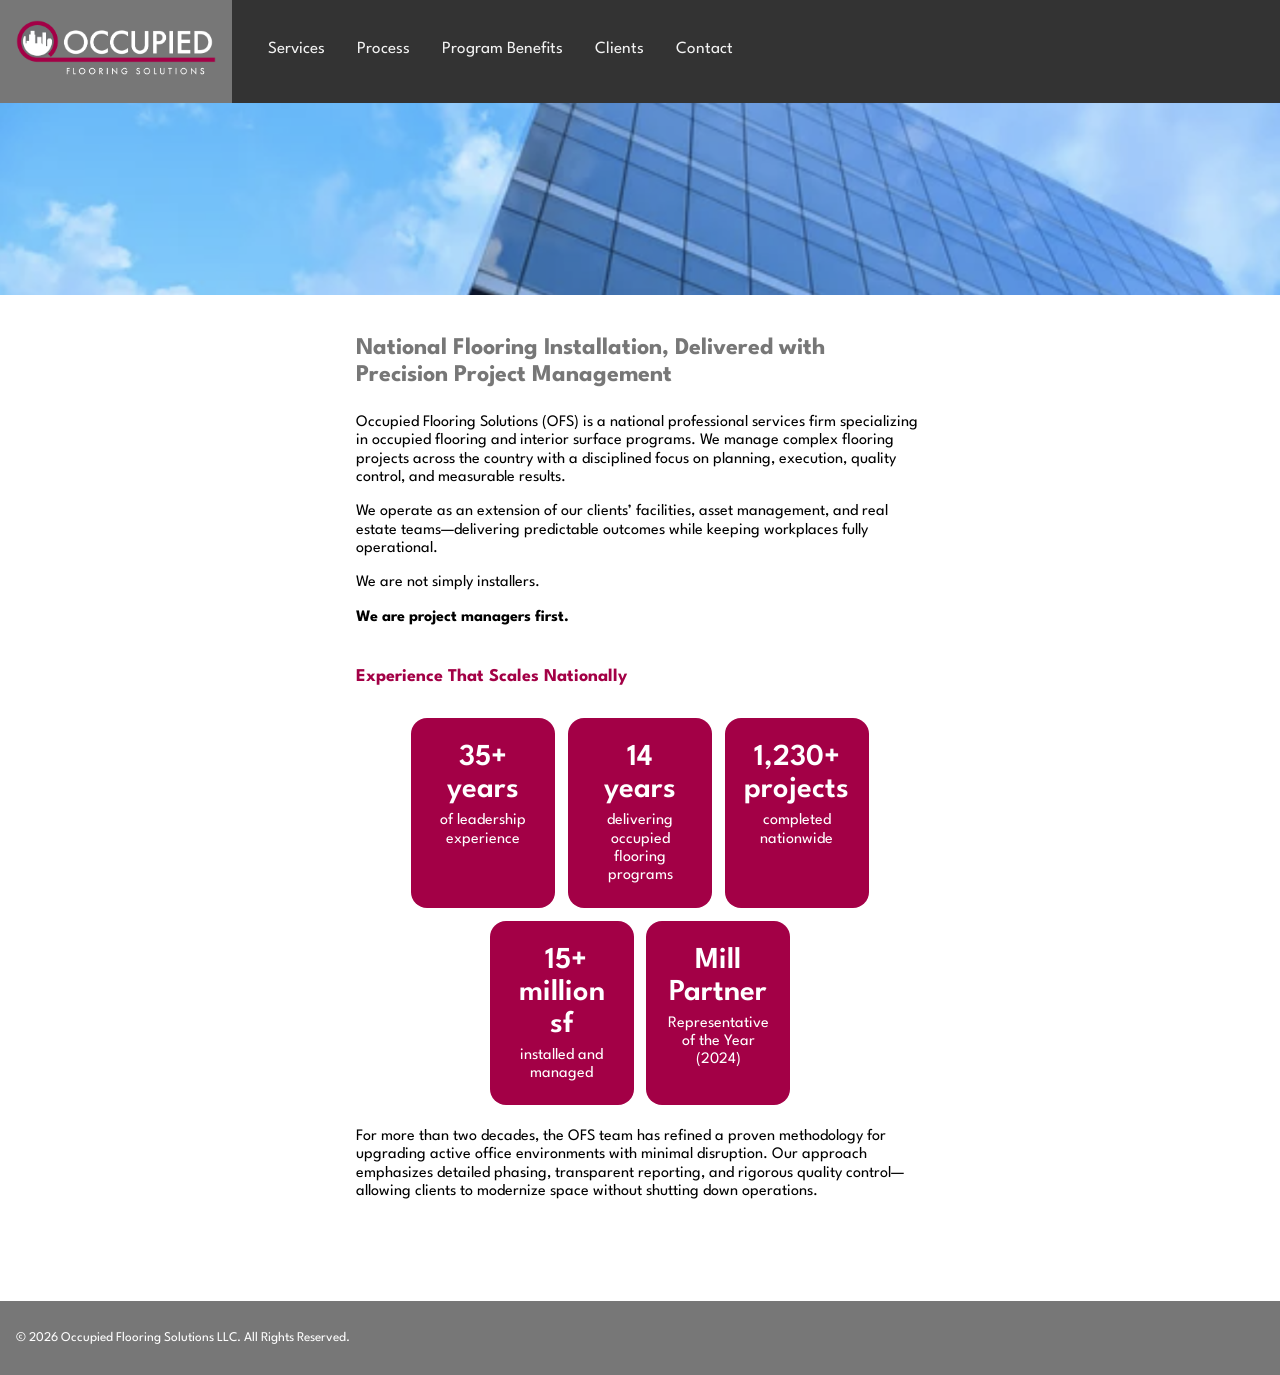
==== index.html @ d6b59023 "masagging navigation" ====
<!DOCTYPE html>
<html lang="en">
<head>
  <meta charset="UTF-8">
  <meta name="viewport" content="width=device-width, initial-scale=1.0">
  <title>Occupied Flooring</title>
  <link rel="stylesheet" href="https://cdnjs.cloudflare.com/ajax/libs/font-awesome/4.7.0/css/font-awesome.min.css">
  <link href="css/normalize.css" rel="stylesheet">
  <link rel="preconnect" href="https://fonts.googleapis.com">
  <link rel="preconnect" href="https://fonts.gstatic.com" crossorigin>
  <link href="https://fonts.googleapis.com/css2?family=League+Spartan:wght@100..900&display=swap" rel="stylesheet">

  <link rel="stylesheet" href="https://cdnjs.cloudflare.com/ajax/libs/font-awesome/4.7.0/css/font-awesome.min.css">
  <link rel="stylesheet" href="css/ocs.css">
  <style>

  </style>
</head>
<body>

  <div class="topnav" id="myTopnav">
    <!-- ITEM 1 -->

    <!-- ITEM 2 -->
    <div id="myLinks">
          <a href="index.html" class="active"><h1>Occupied Flooring Solutions</h1><img src="images/OccupiedFlooringLogo2024Rev.png" alt="Occupied Flooring Solutions logo"></a>
        <a href="services.html">Services</a>
        <a href="process.html">Process</a>
        <a href="progbenefit.html">Program Benefits</a>
        <a href="clients.html">Clients</a>
        <a href="contact.html">Contact</a>
    </div><!-- end myLinks -->
    <!-- ITEM 3 -->
    <a href="javascript:void(0);" class="icon" onclick="myFunction()" aria-label="click for navigation dropdown">
        <i class="fa fa-bars"></i>
    </a>
  </div>

  <div class="headImage">
  </div>

  <div class="wrapper">
    <main>
        <h3>National Flooring Installation, Delivered with Precision&nbsp;Project Management</h3>
        <p>Occupied Flooring Solutions (OFS) is a national professional services firm specializing in occupied flooring and interior surface programs. We manage complex flooring projects across the country with a&nbsp;disciplined focus on planning, execution, quality control, and measurable results.</p>
        <p>We operate as an extension of our clients’ facilities, asset management, and real estate teams—delivering predictable outcomes while keeping workplaces fully operational.</p>
        <p>We are not simply installers.</p>
        <p><strong>We are project managers first.</strong></p>
        <h4>Experience That Scales Nationally</h4>
        <section>
            <div>
                <p>35+ years</p>
                <p>of leadership experience</p>
            </div>
            <div>
                <p>14<br>years</p>
                <p>delivering occupied flooring programs</p>
            </div>
            <div>
                <p>1,230+ projects</p>
                <p>completed nationwide</p>
            </div>
            <div>
                <p>&nbsp;15+ million sf</p>
                <p>installed and managed</p>
            </div>
            <div>
                <p>Mill Partner</p>
                <p>Representative of the Year (2024)</p>
            </div>
        </section>
        <p>For more than two decades, the OFS team has refined a&nbsp;proven methodology for upgrading active office environments with minimal disruption. Our approach emphasizes detailed phasing, transparent reporting, and rigorous quality control—allowing clients to modernize space without shutting down operations.</p>
    </main>

</div> <!--end wrapper-->
<footer>
  <p>© 2026 Occupied Flooring Solutions LLC. All Rights Reserved.</p>
</footer>

<script>
function myFunction() {
  var x = document.getElementById("myTopnav");
  if (x.className === "topnav") {
    x.className += " responsive";
  } else {
    x.className = "topnav";
  }
}
</script>

</body>
</html>
---- css/ocs.css ----
{outline:1px solid red;}

        /* BOX SIZING */
		html {box-sizing:border-box; font-size:14px}
		*, *:before, *:after {box-sizing:inherit}

    body {
    margin: 0; padding:0;
    font-family: "League Spartan", Arial, Helvetica, sans-serif;
    }


/* ORIG NAV */

.topnav {
  overflow: hidden;
  background-color: #333;
}

.topnav a {
  float: left;
  display: block;
  color: #f2f2f2;
  text-align: center;
  padding: 14px 16px;
  text-decoration: none;
  font-size: 17px;
}

.topnav a:hover {
  background-color: #ddd;
  color: black;
}

.topnav a.active {
  background-color: #777;
  color: white;
}

.topnav .icon {
  display: none;
}
  

      /* MY NAV */
/*      .topnav {
        overflow: hidden;
        background-color: #777;
        display:flex;
        flex-direction:row;
        justify-content:space-between;
        
      }

      .topnav a {
        color: #f2f2f2;
        text-align: center;
        padding: 14px 16px;
        text-decoration: none;
        font-size: 14px;
      }

      .topnav a:hover {
        background-color: #ddd;
        color: black;
      }

      .topnav a.active {
        background-color: #777;
        color: white;
      }

      .topnav .icon {
        display: none;
      } 
*/
      /* STRUCTURE */

      main {padding:0 1rem 0 1rem; max-width:37.5rem; margin:0 auto 6.25rem auto;}

      section {width:100%; display:flex; flex-direction:row; flex-wrap:wrap; justify-content:center; }

      section div {color:white; background-color:#a30046; width:9rem; margin:.4rem; padding:1.5rem 1rem 1rem 1rem; text-align:center; border-radius:1rem; text-align:center; }

      footer {background-color:#777; color:white; padding:1rem; position:relative; width:100%; bottom:0;}

      /* NAV TEST */

    #myLinks a:first-child {margin-right:20px;}
    #myLinks a {padding-top:20px; padding-bottom:20px; }
    #myLinks a:not(:first-child) {padding-top:40px;}

     /* .topnav a {display:flex; flex-direction:column;justify-items:center;}*/

      i {display:block;  }

      /* TYPE */
      .topnav h1 {display:none;}
      h2 {color:#a30046; font-size:16px;}
      h3 {color:#777; margin-top:2.5rem; font-size:24px;}
      h4 {color:#a30046; margin-top:2.5rem; font-size:18px;}
      strong{color:black; font-weight:700;}
      footer p {font-size:smaller;}
       li { margin-bottom:.5rem;}
    
      /* Maroon boxes */
      section div h5, section div p:first-child {font-size:1.9rem; line-height:2.0rem; margin:0; font-weight:600;}

      section div p {margin:.375rem;}

      /* logo */
      img[src="images/OccupiedFlooringLogo2024Rev.png"]{width:12.5rem;}

      /* Head image box */
      .headImage {height:12rem; width:100%; background-image:url(../images/ShutterstockCommercialBuilding.png); background-repeat:no-repeat; background-size:cover; overflow:hidden; background-position:center 25%;}

@media screen and (min-width: 500px) {
  html {font-size:16px;}
}

@media screen and (max-width: 800px) {
  .topnav a:not(:first-child) {display: none;}
  .topnav a.icon {
    float: right;
    display: block;
  }
  #myLinks a:not(:first-child) {padding-top:10px;}
  #myLinks a:first-child {margin-right:0;}
}

@media screen and (max-width: 800px) {
  .topnav.responsive {position: relative;}
  .topnav.responsive .icon {
    position: absolute;
    right: 0;
    top: 0;
  }
  .topnav.responsive a {
    float: none;
    display: block;
    text-align: left;
  }
}
/*
      @media screen and (min-width:500px) {
        html {font-size:16px;}
      }

    @media screen and (max-width: 900px) {
      .topnav div a {display: none;}
      .topnav a.icon {
        float: right;
        display: block;
      }
      #MyLinks {flex-direction:column; align-items:left; padding-top:4rem;}
    }

    @media screen and (max-width: 900px) {
      .topnav.responsive {position: relative;}
      .topnav.responsive .icon {
        position: absolute;
        right: 0;
        top: 0;
      }
      .topnav.responsive a {
        float: none;
        display: block;
        text-align: left;
      }
    } 
*/
    /* FORMS */
    input, textarea {display:block; width:100%;}

    input, textarea, select, button {margin-bottom:.5rem; border:.06rem solid #aaa; padding:.5rem; border-radius:.25rem;}

    textarea {margin-bottom:1rem;}

    .hilight {font-size:small; color:#a30046; margin-top:0;}
    
    button[type=submit] {background-color:#a30046; color:white;}

    button[type=submit]:hover, button[type=submit]:focus, button[type=submit]:active {background-color:#333; color:white;}

    button[type=reset]:hover, button[type=submit]:focus, button[type=submit]:active {background-color:#ccc; }
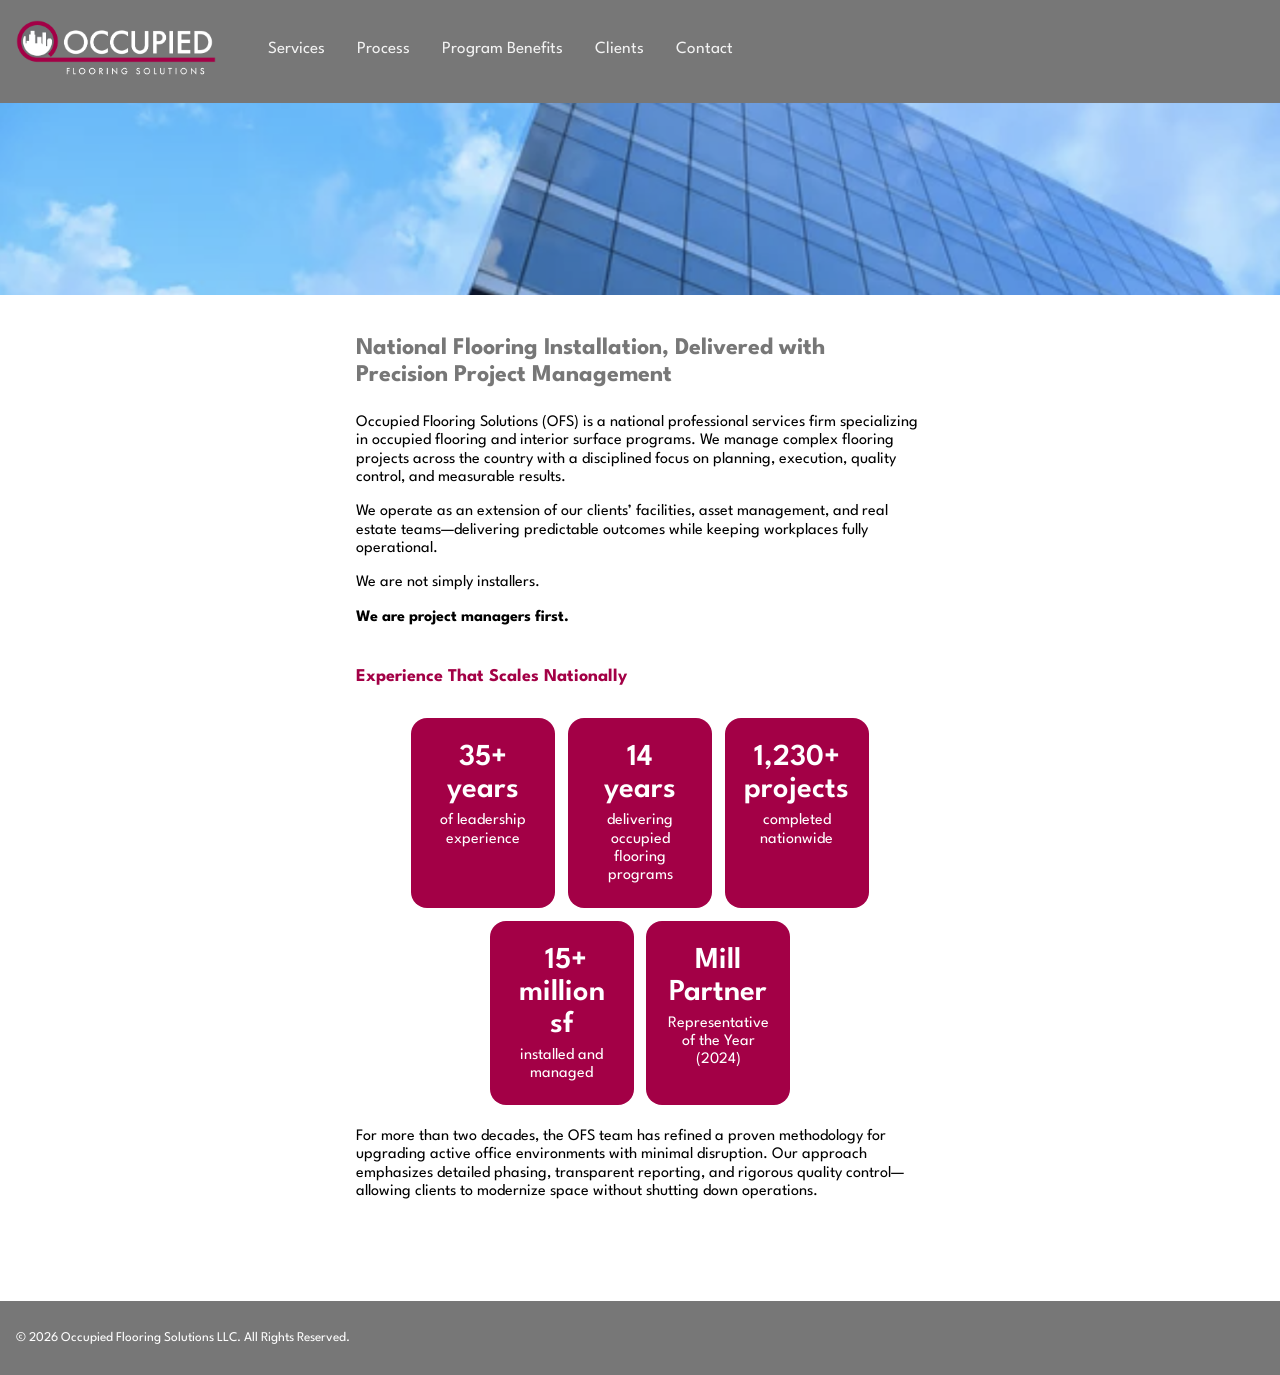
==== commit 495e6e75: "Make nv work on all pages, fix alignment for icon" ====
--- a/index.html
+++ b/index.html
@@ -23,7 +23,7 @@
 
     <!-- ITEM 2 -->
     <div id="myLinks">
-          <a href="index.html" class="active"><h1>Occupied Flooring Solutions</h1><img src="images/OccupiedFlooringLogo2024Rev.png" alt="Occupied Flooring Solutions logo"></a>
+        <a href="index.html" class="active"><h1>Occupied Flooring Solutions</h1><img src="images/OccupiedFlooringLogo2024Rev.png" alt="Occupied Flooring Solutions logo"></a>
         <a href="services.html">Services</a>
         <a href="process.html">Process</a>
         <a href="progbenefit.html">Program Benefits</a>
--- a/css/ocs.css
+++ b/css/ocs.css
@@ -1,4 +1,4 @@
-         {outline:1px solid red;}
+     {outline:1px solid red;}
 
         /* BOX SIZING */
 		html {box-sizing:border-box; font-size:14px}
@@ -14,7 +14,7 @@
 
 .topnav {
   overflow: hidden;
-  background-color: #333;
+  background-color: #777;
 }
 
 .topnav a {
@@ -40,6 +40,10 @@
 .topnav .icon {
   display: none;
 }
+
+.headImage {background-image:url(images/cubicles.png);}
+.icon {height:102px;}
+.fa {padding-top:25px;}
   
 
       /* MY NAV */
@@ -109,7 +113,7 @@
       section div p {margin:.375rem;}
 
       /* logo */
-      img[src="images/OccupiedFlooringLogo2024Rev.png"]{width:12.5rem;}
+      img[src="images/OccupiedFlooringLogo2024Rev.png"]{width:200px;}
 
       /* Head image box */
       .headImage {height:12rem; width:100%; background-image:url(../images/ShutterstockCommercialBuilding.png); background-repeat:no-repeat; background-size:cover; overflow:hidden; background-position:center 25%;}
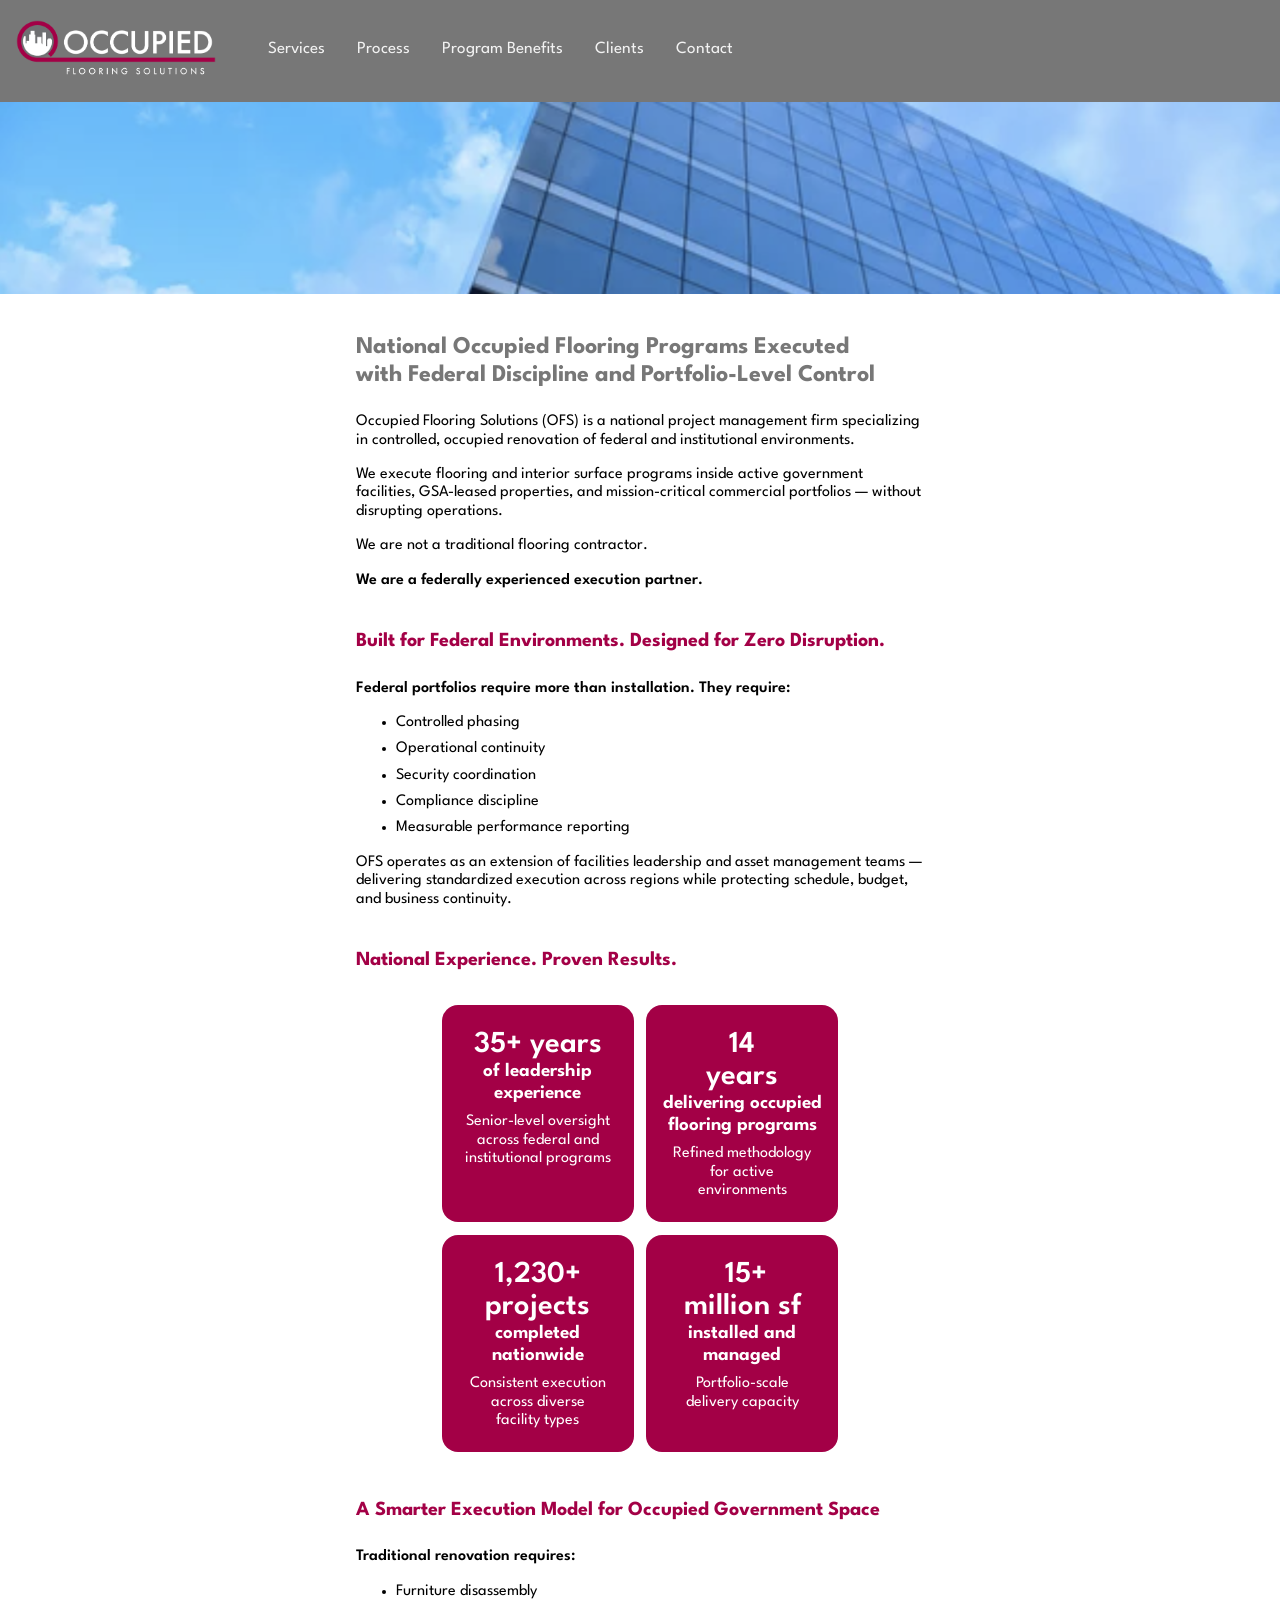
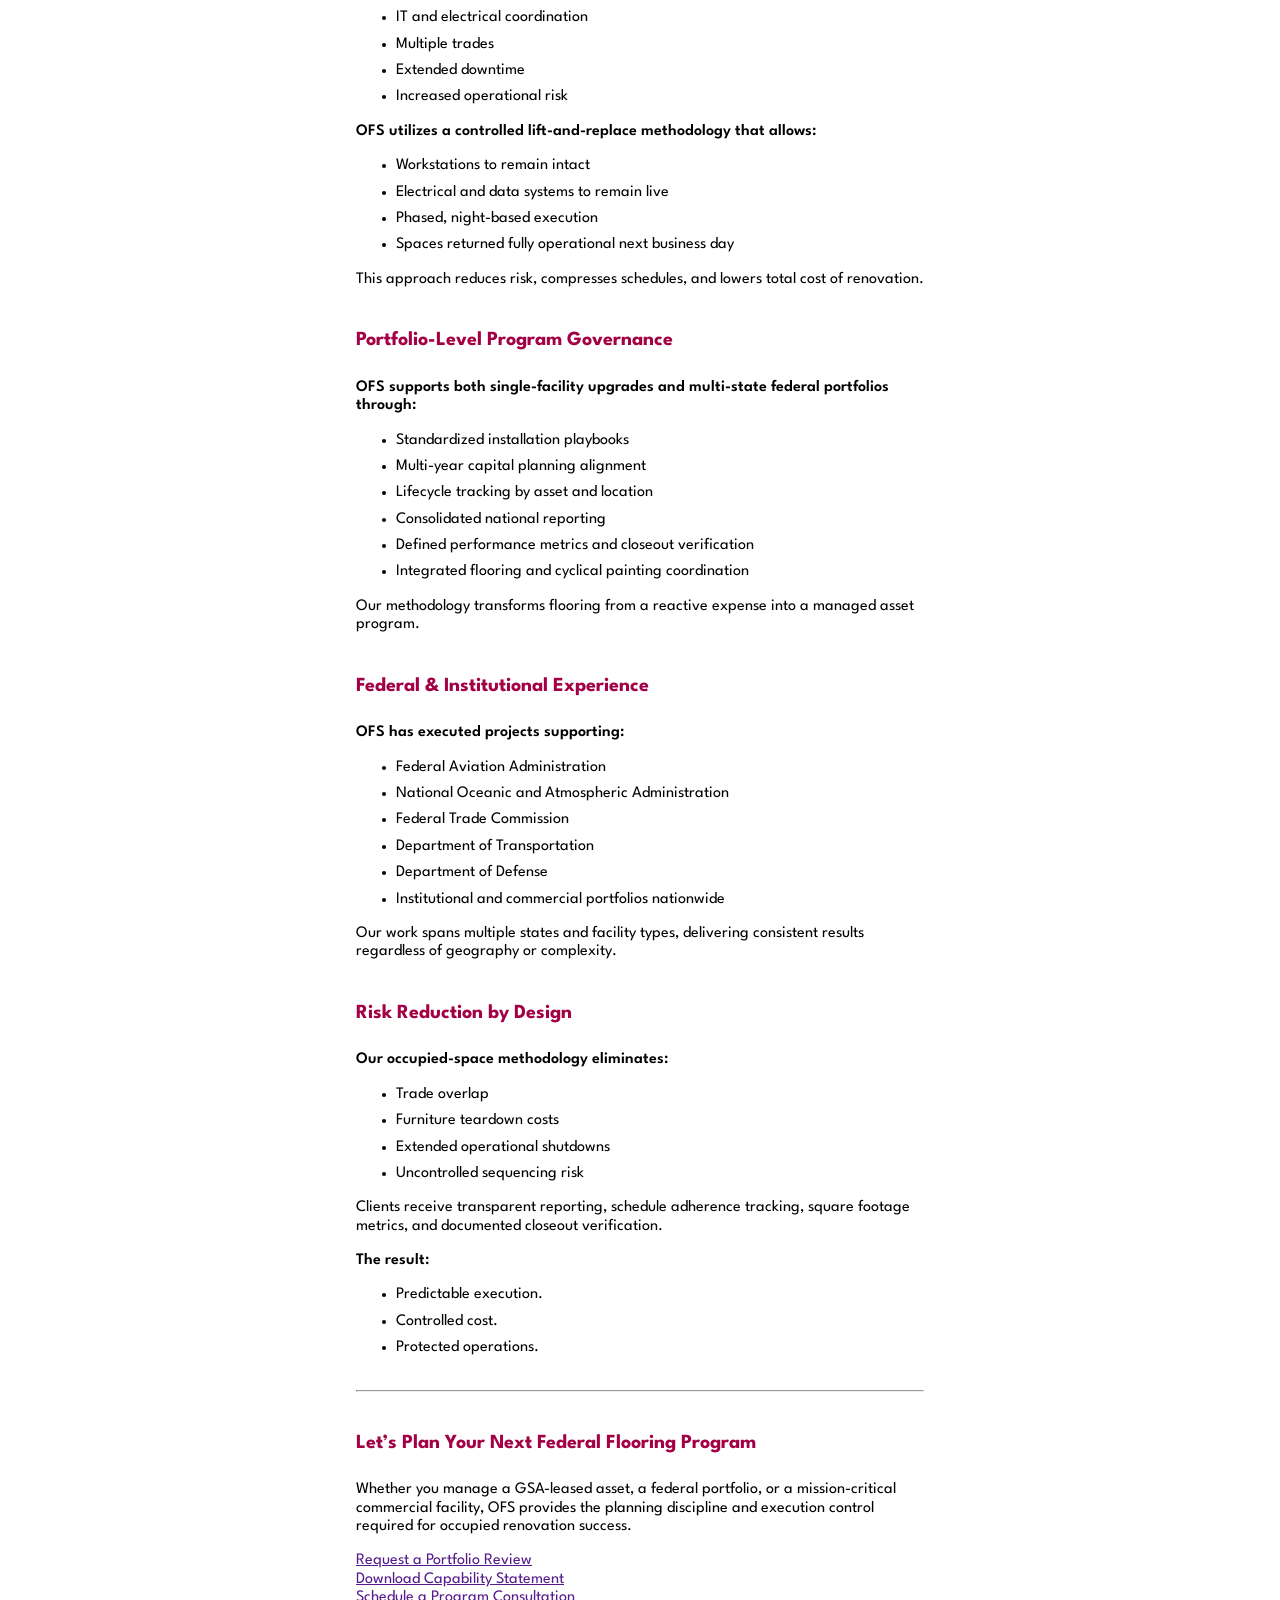
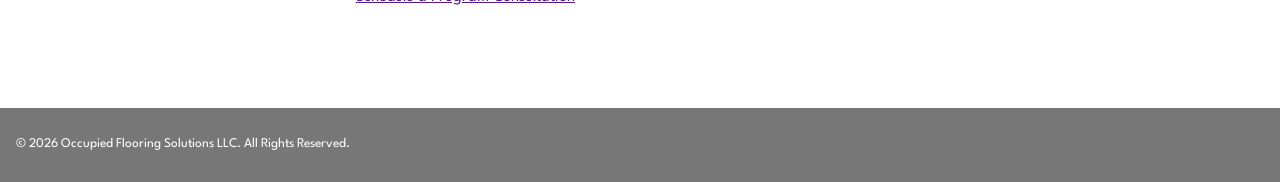
==== commit aa05ff33: "Services and adjustments to css" ====
--- a/index.html
+++ b/index.html
@@ -41,35 +41,116 @@
 
   <div class="wrapper">
     <main>
-        <h3>National Flooring Installation, Delivered with Precision&nbsp;Project Management</h3>
-        <p>Occupied Flooring Solutions (OFS) is a national professional services firm specializing in occupied flooring and interior surface programs. We manage complex flooring projects across the country with a&nbsp;disciplined focus on planning, execution, quality control, and measurable results.</p>
-        <p>We operate as an extension of our clients’ facilities, asset management, and real estate teams—delivering predictable outcomes while keeping workplaces fully operational.</p>
-        <p>We are not simply installers.</p>
-        <p><strong>We are project managers first.</strong></p>
-        <h4>Experience That Scales Nationally</h4>
+        <h3>National Occupied Flooring Programs
+        Executed with&nbsp;Federal Discipline and Portfolio-Level Control</h3>
+        <p>Occupied Flooring Solutions (OFS) is a national project management firm specializing in controlled, occupied renovation of federal and institutional environments.</p>
+        <p>We execute flooring and interior surface programs inside active government facilities, GSA-leased properties, and mission-critical commercial portfolios — without disrupting operations.</p>
+        <p>We are not a traditional flooring contractor.</p>
+        <p><strong>We are a federally experienced execution partner.</strong></p>
+        <h4>Built for Federal Environments. Designed for Zero Disruption.</h4>
+          <p><strong>Federal portfolios require more than installation. They require:</strong></p>
+          <ul>
+            <li>Controlled phasing</li>
+            <li>Operational continuity</li>
+            <li>Security coordination</li>
+            <li>Compliance discipline</li>
+            <li>Measurable performance reporting</li>
+          </ul>
+          <p>OFS operates as an extension of facilities leadership and asset management teams — delivering standardized execution across regions while protecting schedule, budget, and business continuity.</p>
+
+        <h4>National Experience. Proven Results.</h4>
+
         <section>
             <div>
                 <p>35+ years</p>
                 <p>of leadership experience</p>
+                <p>Senior-level oversight across federal and institutional programs</p>
             </div>
             <div>
                 <p>14<br>years</p>
                 <p>delivering occupied flooring programs</p>
+                <p>Refined methodology for active environments</p>
             </div>
             <div>
                 <p>1,230+ projects</p>
                 <p>completed nationwide</p>
+                <p>Consistent execution across diverse facility&nbsp;types</p>
             </div>
             <div>
-                <p>&nbsp;15+ million sf</p>
+                <p>&nbsp;15+ million&nbsp;sf</p>
                 <p>installed and managed</p>
+                <p>Portfolio-scale delivery capacity</p>
             </div>
-            <div>
-                <p>Mill Partner</p>
-                <p>Representative of the Year (2024)</p>
-            </div>
+
         </section>
-        <p>For more than two decades, the OFS team has refined a&nbsp;proven methodology for upgrading active office environments with minimal disruption. Our approach emphasizes detailed phasing, transparent reporting, and rigorous quality control—allowing clients to modernize space without shutting down operations.</p>
+        <h4>A Smarter Execution Model for Occupied Government Space</h4>
+        <p><strong>Traditional renovation requires:</strong></p>
+        <ul>
+          <li>Furniture disassembly</li>
+          <li>IT and electrical coordination</li>
+          <li>Multiple trades</li>
+          <li>Extended downtime</li>
+          <li>Increased operational risk</li>
+        </ul>
+        <p><strong>OFS utilizes a controlled lift-and-replace methodology that allows:</strong></p>
+        <ul>
+          <li>Workstations to remain intact</li>
+          <li>Electrical and data systems to remain live</li>
+          <li>Phased, night-based execution</li>
+          <li>Spaces returned fully operational next business day</li>
+        </ul>
+        <p>This approach reduces risk, compresses schedules, and lowers total cost of renovation.</p>
+
+        <h4>Portfolio-Level Program Governance</h4>
+        <p><strong>OFS supports both single-facility upgrades and multi-state federal portfolios through:</strong></p>
+        <ul>
+          <li>Standardized installation playbooks</li>
+          <li>Multi-year capital planning alignment</li>
+          <li>Lifecycle tracking by asset and location</li>
+          <li>Consolidated national reporting</li>
+          <li>Defined performance metrics and closeout verification</li>
+          <li>Integrated flooring and cyclical painting coordination</li>
+        </ul>
+        <p>Our methodology transforms flooring from a reactive expense into a managed asset program.</p>
+
+        <h4>Federal &amp; Institutional Experience</h4>
+        <p><strong>OFS has executed projects supporting:</strong></p>
+        <ul>
+          <li>Federal Aviation Administration</li>
+          <li>National Oceanic and Atmospheric Administration</li>
+          <li>Federal Trade Commission</li>
+          <li>Department of Transportation</li>
+          <li>Department of Defense</li>
+          <li>Institutional and commercial portfolios nationwide</li>
+        </ul>
+        <p>Our work spans multiple states and facility types, delivering consistent results regardless of geography or complexity.</p>
+
+        <h4>Risk Reduction by Design</h4>
+        <p><strong>Our occupied-space methodology eliminates:</strong></p>
+        <ul>
+          <li>Trade overlap</li>
+          <li>Furniture teardown costs</li>
+          <li>Extended operational shutdowns</li>
+          <li>Uncontrolled sequencing risk</li>
+        </ul>
+        <p>Clients receive transparent reporting, schedule adherence tracking, square footage metrics, and documented closeout verification.</p>
+
+        <p><strong>The result:</strong></p>
+        <ul>
+          <li>Predictable execution.</li>
+          <li>Controlled cost.</li>
+          <li>Protected operations.</li>
+        </ul>
+
+        <hr>
+
+        <h4>Let’s Plan Your Next Federal Flooring Program</h4>
+        <p>Whether you manage a GSA-leased asset, a federal portfolio, or a mission-critical commercial facility, OFS provides the planning discipline and execution control required for occupied renovation success.</p>
+
+        <p><a href="" target="_blank">Request a Portfolio Review</a><br>
+        <a href="" target="_blank">Download Capability Statement</a><br>
+        <a href="" target="_blank">Schedule a Program Consultation</a></p>
+
     </main>
 
 </div> <!--end wrapper-->
--- a/css/ocs.css
+++ b/css/ocs.css
@@ -1,189 +1,159 @@
-     {outline:1px solid red;}
+    {outline:1px solid red;}
 
-        /* BOX SIZING */
-		html {box-sizing:border-box; font-size:14px}
-		*, *:before, *:after {box-sizing:inherit}
+      /* BOX SIZING */
+  html {box-sizing:border-box; font-size:14px}
+  *, *:before, *:after {box-sizing:inherit}
 
-    body {
-    margin: 0; padding:0;
-    font-family: "League Spartan", Arial, Helvetica, sans-serif;
-    }
+  body {
+  margin: 0; padding:0;
+  font-family: "League Spartan", Arial, Helvetica, sans-serif;
+  }
 
 
 /* ORIG NAV */
+  
+  .topnav {
+    overflow: hidden;
+    background-color: #777;
 
-.topnav {
-  overflow: hidden;
-  background-color: #777;
-}
+  }
 
-.topnav a {
-  float: left;
-  display: block;
-  color: #f2f2f2;
-  text-align: center;
-  padding: 14px 16px;
-  text-decoration: none;
-  font-size: 17px;
-}
+  .topnav a {
+    float: left;
+    display: block;
+    color: #f2f2f2;
+    text-align: center;
+    padding: 14px 16px;
+    text-decoration: none;
+    font-size: 17px;
+    height:102px;
+    background-color:transparent;
+  }
 
-.topnav a:hover {
-  background-color: #ddd;
-  color: black;
-}
+  .topnav a:hover {
+    background-color: #ddd;
+    color: black;
+  }
 
-.topnav a.active {
-  background-color: #777;
-  color: white;
-}
+  .topnav a.active {
+    background-color: #777;
+    color: white;
+  }
 
-.topnav .icon {
-  display: none;
-}
+  .topnav .icon {
+    display: none;
+  }
 
-.headImage {background-image:url(images/cubicles.png);}
-.icon {height:102px;}
-.fa {padding-top:25px;}
+  .headImage {background-image:url(images/cubicles.png);}
+  .icon {}
+  .fa {padding-top:25px;}
   
+/* STRUCTURE */
 
-      /* MY NAV */
-/*      .topnav {
-        overflow: hidden;
-        background-color: #777;
-        display:flex;
-        flex-direction:row;
-        justify-content:space-between;
-        
-      }
+  main {padding:0 1rem 0 1rem; max-width:37.5rem; margin:0 auto 6.25rem auto;}
 
-      .topnav a {
-        color: #f2f2f2;
-        text-align: center;
-        padding: 14px 16px;
-        text-decoration: none;
-        font-size: 14px;
-      }
+  section {width:100%; display:flex; flex-direction:row; flex-wrap:wrap; justify-content:center; }
 
-      .topnav a:hover {
-        background-color: #ddd;
-        color: black;
-      }
+  section div {color:white; background-color:#a30046; width:12rem; margin:.4rem; padding:1.5rem 1rem 1rem 1rem; text-align:center; border-radius:1rem; text-align:center; }
 
-      .topnav a.active {
-        background-color: #777;
-        color: white;
-      }
+  footer {background-color:#777; color:white; padding:1rem; position:relative; width:100%; bottom:0;}
 
-      .topnav .icon {
-        display: none;
-      } 
-*/
-      /* STRUCTURE */
+/* NAV TEST */
 
-      main {padding:0 1rem 0 1rem; max-width:37.5rem; margin:0 auto 6.25rem auto;}
+  #myLinks a:first-child {margin-right:20px;}
+  #myLinks a {padding-top:20px; padding-bottom:20px; }
+  #myLinks a:not(:first-child) {padding-top:40px;}
 
-      section {width:100%; display:flex; flex-direction:row; flex-wrap:wrap; justify-content:center; }
+/* .topnav a {display:flex; flex-direction:column;justify-items:center;}*/
 
-      section div {color:white; background-color:#a30046; width:9rem; margin:.4rem; padding:1.5rem 1rem 1rem 1rem; text-align:center; border-radius:1rem; text-align:center; }
+  i {display:block;  }
 
-      footer {background-color:#777; color:white; padding:1rem; position:relative; width:100%; bottom:0;}
+/* TYPE */
+  .topnav h1 {display:none;}
+  h2 {color:#a30046; font-size:1rem;}
+  h3 {color:#777; margin-top:2.5rem; font-size:1.5rem;}
+  h4 {color:#a30046; margin-top:2.5rem; font-size:1.25rem;}
+  h5 {font-size:1rem; margin:.5rem 0;}
+  strong {color:black; font-weight:600;}
+  footer p {font-size:smaller;}
+  li { margin:.5rem 0;}
+  hr {margin:2rem 0;}
 
-      /* NAV TEST */
+/* Maroon boxes */
+  section div h5, section div p:first-child {font-size:1.9rem; line-height:2.0rem; margin:0; font-weight:600;}
 
-    #myLinks a:first-child {margin-right:20px;}
-    #myLinks a {padding-top:20px; padding-bottom:20px; }
-    #myLinks a:not(:first-child) {padding-top:40px;}
+  section div p:nth-child(2) {font-size:larger;font-weight:650; margin:0 0 .5rem 0;}
 
-     /* .topnav a {display:flex; flex-direction:column;justify-items:center;}*/
+  section div p {margin:.375rem;}
 
-      i {display:block;  }
+/* logo */
+  img[src="images/OccupiedFlooringLogo2024Rev.png"]{width:200px;}
 
-      /* TYPE */
-      .topnav h1 {display:none;}
-      h2 {color:#a30046; font-size:16px;}
-      h3 {color:#777; margin-top:2.5rem; font-size:24px;}
-      h4 {color:#a30046; margin-top:2.5rem; font-size:18px;}
-      strong{color:black; font-weight:700;}
-      footer p {font-size:smaller;}
-       li { margin-bottom:.5rem;}
-    
-      /* Maroon boxes */
-      section div h5, section div p:first-child {font-size:1.9rem; line-height:2.0rem; margin:0; font-weight:600;}
+/* Head image box */
+  .headImage {height:12rem; width:100%; background-image:url(../images/ShutterstockCommercialBuilding.png); background-repeat:no-repeat; background-size:cover; overflow:hidden; background-position:center 25%;}
 
-      section div p {margin:.375rem;}
-
-      /* logo */
-      img[src="images/OccupiedFlooringLogo2024Rev.png"]{width:200px;}
-
-      /* Head image box */
-      .headImage {height:12rem; width:100%; background-image:url(../images/ShutterstockCommercialBuilding.png); background-repeat:no-repeat; background-size:cover; overflow:hidden; background-position:center 25%;}
-
+/* Over 500px width, font-size 16px */
 @media screen and (min-width: 500px) {
   html {font-size:16px;}
 }
 
-@media screen and (max-width: 800px) {
-  .topnav a:not(:first-child) {display: none;}
-  .topnav a.icon {
-    float: right;
-    display: block;
-  }
-  #myLinks a:not(:first-child) {padding-top:10px;}
-  #myLinks a:first-child {margin-right:0;}
+/* Under 800px width — nav hidden, only hamberger shows */
+  @media screen and (max-width: 800px) {
+
+    /* Hides row navigation */
+    .topnav a:not(:first-child) {display: none;}
+
+    /* Controls icon when nav hidden */
+    .topnav a.icon {
+      float: right;
+      display: block;
+      height:102px;
+    }
+    /* Controls dropdown links */
+    #myLinks a:not(:first-child) {
+      padding-top:10px;
+      padding-bottom:10px;
+      height:40px;
+      color:white;
+      background-color:black;
+    }
+    /* Controls dropdown hover */
+    #myLinks a:not(:first-child):hover {
+      color:white;
+      background-color:#444;
+    }
+
+    /* Space between last menu item and bottom of menu */
+    #myLinks a:last-child {padding-bottom:40px;}
+
 }
 
-@media screen and (max-width: 800px) {
-  .topnav.responsive {position: relative;}
-  .topnav.responsive .icon {
-    position: absolute;
-    right: 0;
-    top: 0;
+/* Javascript to turn nav on and off */
+  @media screen and (max-width: 800px) {
+    .topnav.responsive {position: relative;}
+    .topnav.responsive .icon {
+      position: absolute;
+      right: 0;
+      top: 0;
+    }
+    .topnav.responsive a {
+      float: none;
+      display: block;
+      text-align: left;
+    }
   }
-  .topnav.responsive a {
-    float: none;
-    display: block;
-    text-align: left;
-  }
-}
-/*
-      @media screen and (min-width:500px) {
-        html {font-size:16px;}
-      }
 
-    @media screen and (max-width: 900px) {
-      .topnav div a {display: none;}
-      .topnav a.icon {
-        float: right;
-        display: block;
-      }
-      #MyLinks {flex-direction:column; align-items:left; padding-top:4rem;}
-    }
+/* FORMS */
+  input, textarea {display:block; width:100%;}
 
-    @media screen and (max-width: 900px) {
-      .topnav.responsive {position: relative;}
-      .topnav.responsive .icon {
-        position: absolute;
-        right: 0;
-        top: 0;
-      }
-      .topnav.responsive a {
-        float: none;
-        display: block;
-        text-align: left;
-      }
-    } 
-*/
-    /* FORMS */
-    input, textarea {display:block; width:100%;}
+  input, textarea, select, button {margin-bottom:.5rem; border:.06rem solid #aaa; padding:.5rem; border-radius:.25rem;}
 
-    input, textarea, select, button {margin-bottom:.5rem; border:.06rem solid #aaa; padding:.5rem; border-radius:.25rem;}
+  textarea {margin-bottom:1rem;}
 
-    textarea {margin-bottom:1rem;}
+  .hilight {font-size:small; color:#a30046; margin-top:0;}
 
-    .hilight {font-size:small; color:#a30046; margin-top:0;}
-    
-    button[type=submit] {background-color:#a30046; color:white;}
+  button[type=submit] {background-color:#a30046; color:white;}
 
-    button[type=submit]:hover, button[type=submit]:focus, button[type=submit]:active {background-color:#333; color:white;}
+  button[type=submit]:hover, button[type=submit]:focus, button[type=submit]:active {background-color:#333; color:white;}
 
-    button[type=reset]:hover, button[type=submit]:focus, button[type=submit]:active {background-color:#ccc; }  +  button[type=reset]:hover, button[type=submit]:focus, button[type=submit]:active {background-color:#ccc; }  
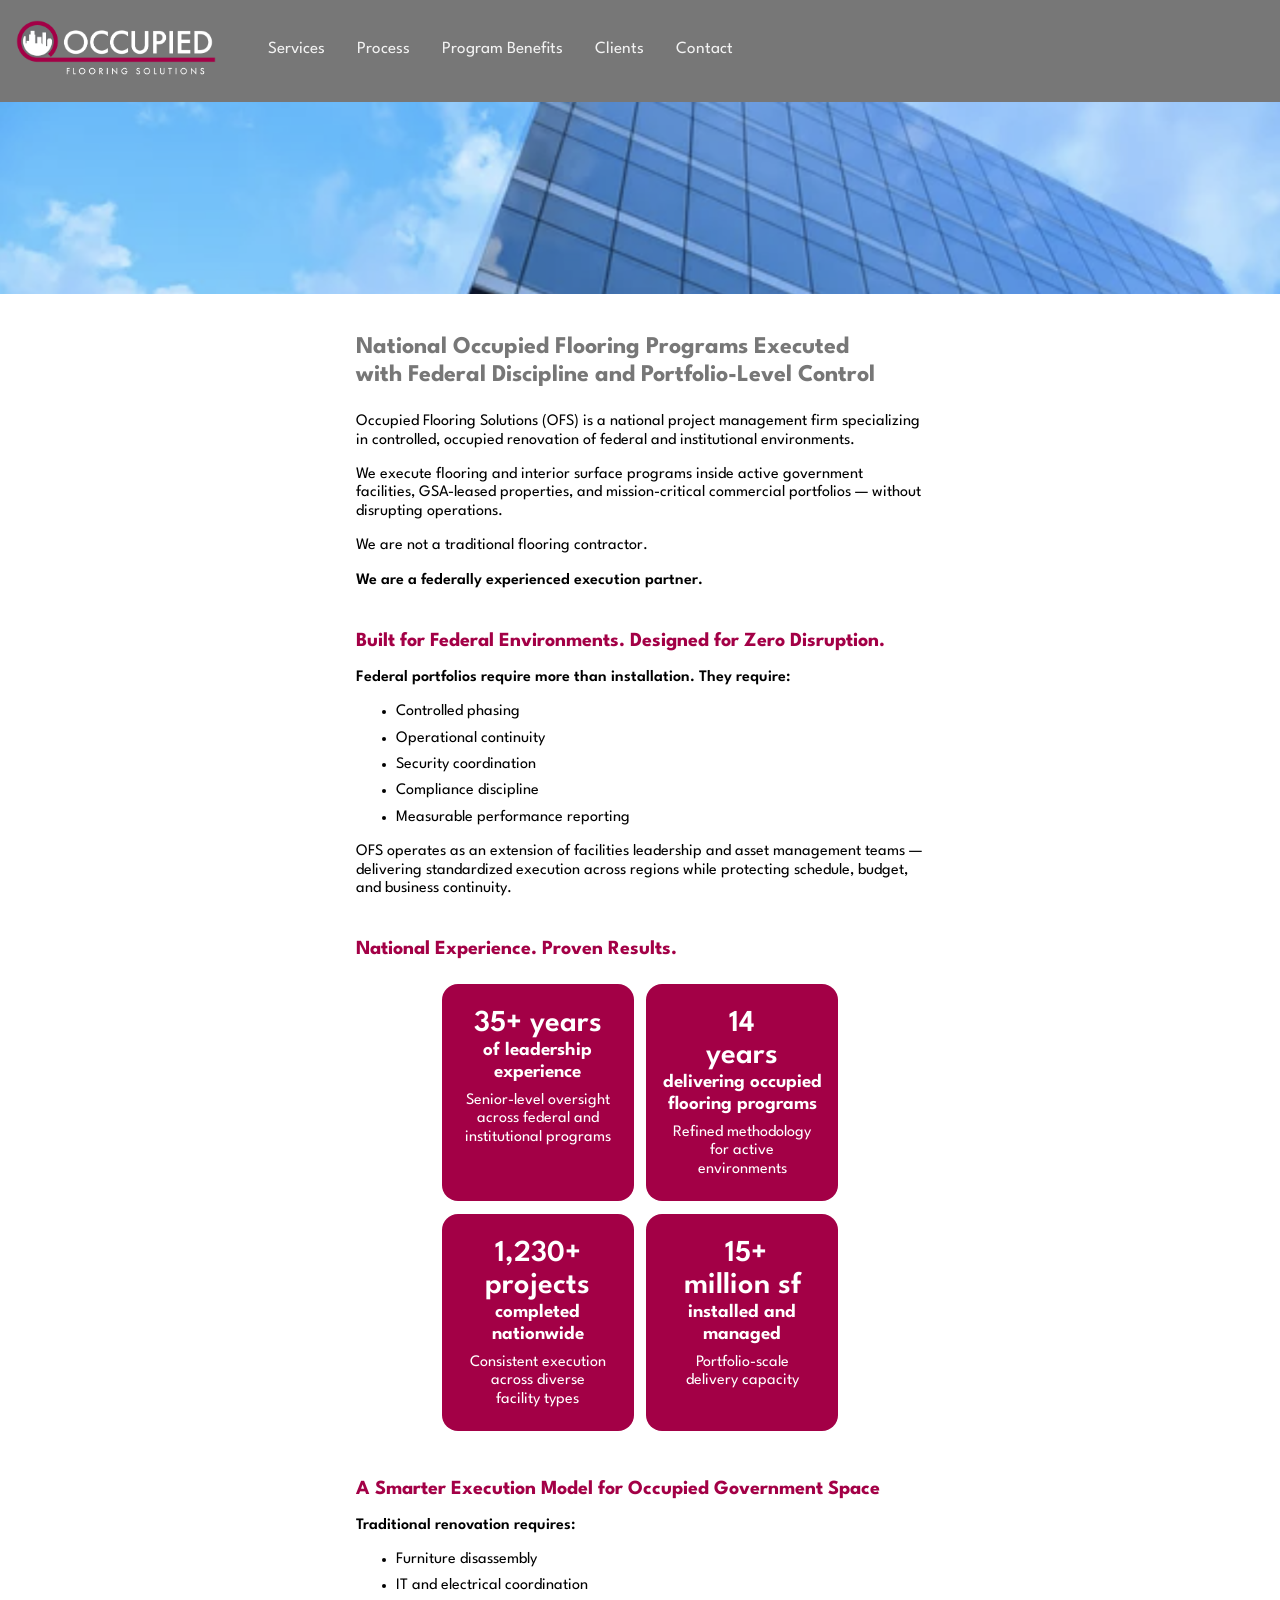
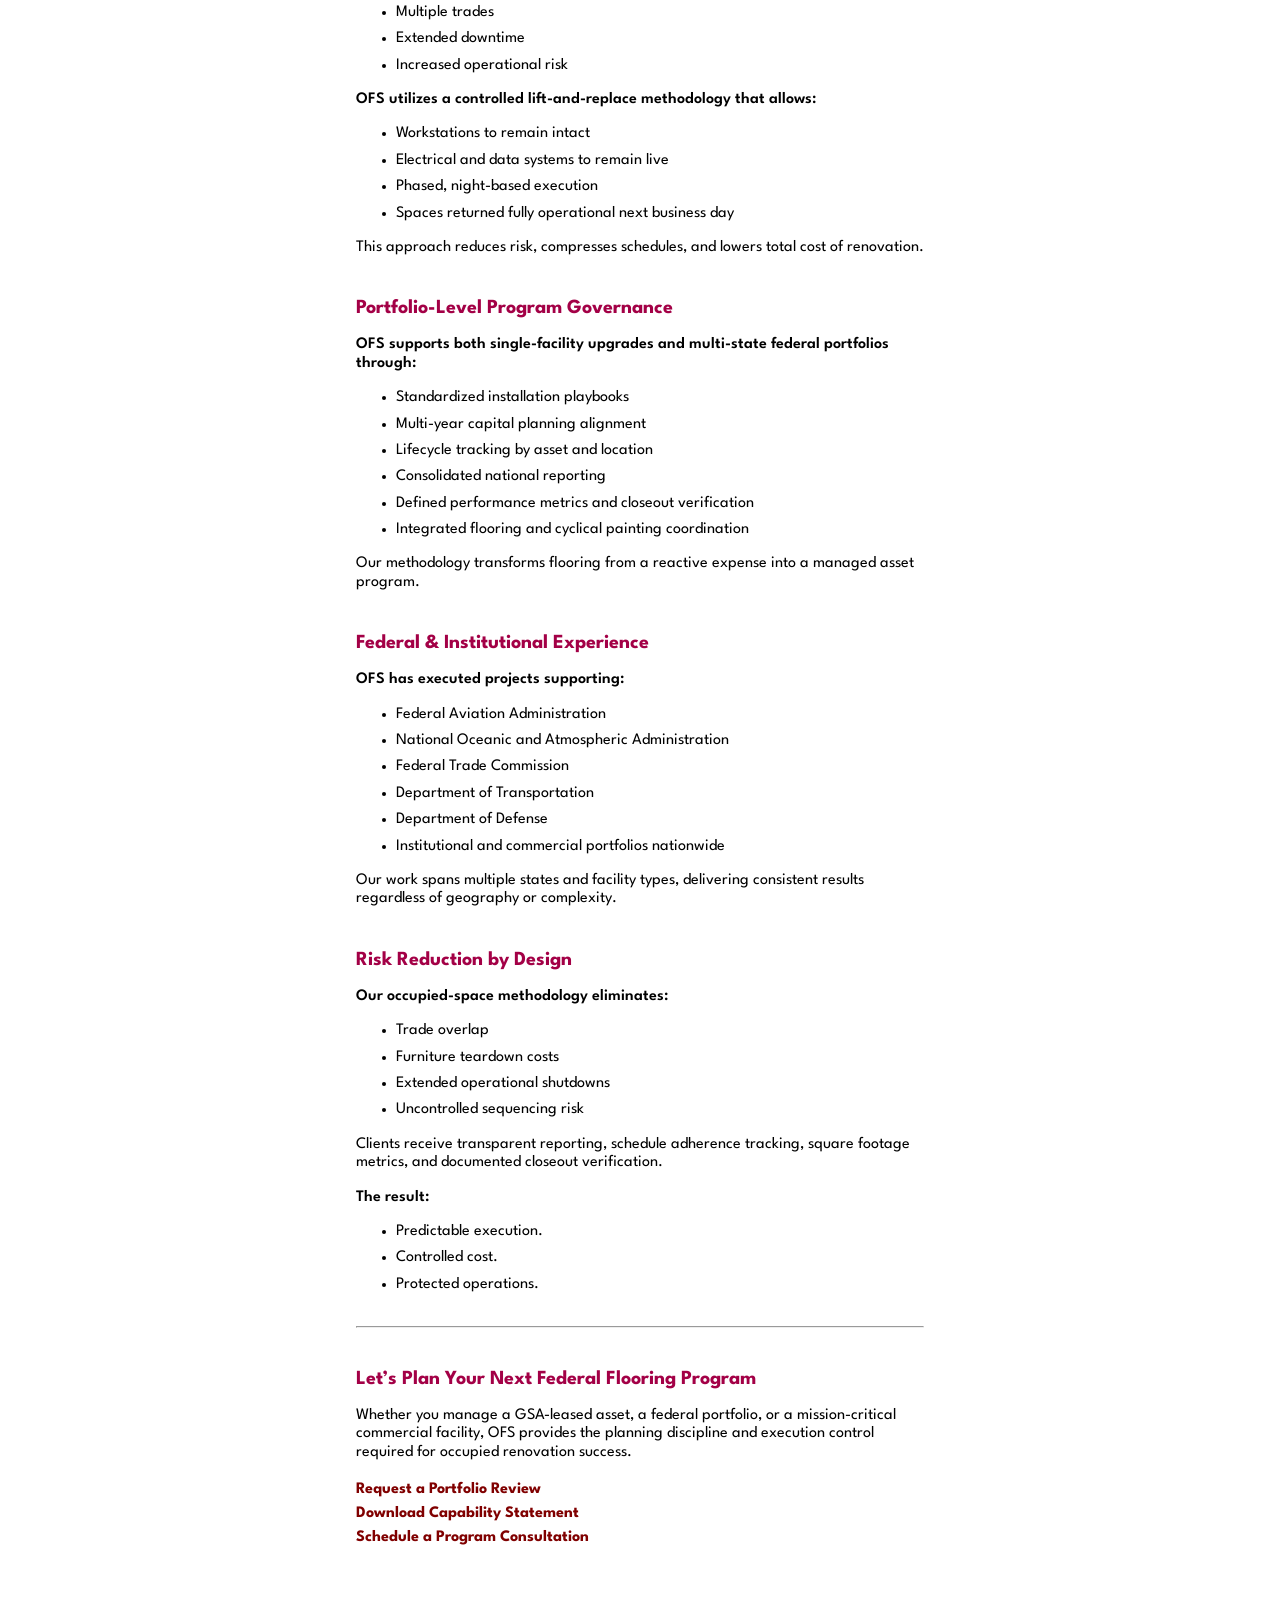
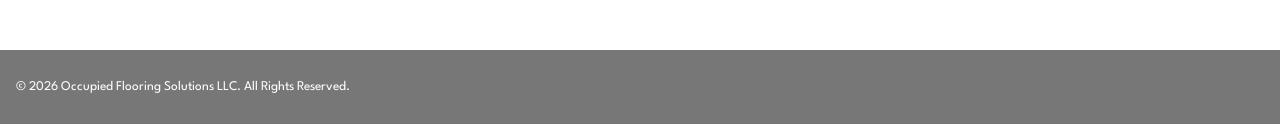
==== commit 55991452: "add connect class for links" ====
--- a/index.html
+++ b/index.html
@@ -13,7 +13,7 @@
   <link rel="stylesheet" href="https://cdnjs.cloudflare.com/ajax/libs/font-awesome/4.7.0/css/font-awesome.min.css">
   <link rel="stylesheet" href="css/ocs.css">
   <style>
-
+    section div {margin:.4rem;}
   </style>
 </head>
 <body>
@@ -147,7 +147,7 @@
         <h4>Let’s Plan Your Next Federal Flooring Program</h4>
         <p>Whether you manage a GSA-leased asset, a federal portfolio, or a mission-critical commercial facility, OFS provides the planning discipline and execution control required for occupied renovation success.</p>
 
-        <p><a href="" target="_blank">Request a Portfolio Review</a><br>
+        <p class="connect"><a href="" target="_blank">Request a Portfolio Review</a><br>
         <a href="" target="_blank">Download Capability Statement</a><br>
         <a href="" target="_blank">Schedule a Program Consultation</a></p>
 
--- a/css/ocs.css
+++ b/css/ocs.css
@@ -10,7 +10,7 @@
   }
 
 
-/* ORIG NAV */
+/* NAV */
   
   .topnav {
     overflow: hidden;
@@ -54,7 +54,7 @@
 
   section {width:100%; display:flex; flex-direction:row; flex-wrap:wrap; justify-content:center; }
 
-  section div {color:white; background-color:#a30046; width:12rem; margin:.4rem; padding:1.5rem 1rem 1rem 1rem; text-align:center; border-radius:1rem; text-align:center; }
+  section div {color:white; background-color:#a30046; width:12rem; margin:0.4rem 0; padding:1.5rem 1rem 1rem 1rem; text-align:center; border-radius:1rem; text-align:center; }
 
   footer {background-color:#777; color:white; padding:1rem; position:relative; width:100%; bottom:0;}
 
@@ -72,7 +72,7 @@
   .topnav h1 {display:none;}
   h2 {color:#a30046; font-size:1rem;}
   h3 {color:#777; margin-top:2.5rem; font-size:1.5rem;}
-  h4 {color:#a30046; margin-top:2.5rem; font-size:1.25rem;}
+  h4 {color:#a30046; margin:2.5rem 0 1rem 0; font-size:1.25rem;}
   h5 {font-size:1rem; margin:.5rem 0;}
   strong {color:black; font-weight:600;}
   footer p {font-size:smaller;}
@@ -156,4 +156,10 @@
 
   button[type=submit]:hover, button[type=submit]:focus, button[type=submit]:active {background-color:#333; color:white;}
 
-  button[type=reset]:hover, button[type=submit]:focus, button[type=submit]:active {background-color:#ccc; }  +  button[type=reset]:hover, button[type=submit]:focus, button[type=submit]:active {background-color:#ccc; }  
+
+  /* LINKS */
+
+p.connect {line-height:1.5;}
+.connect a:link, .connect a:visited {font-weight:700; text-decoration:none; color:maroon;}
+.connect a:hover, .connect a:focus, .connect a:active {color:dodgerblue;}
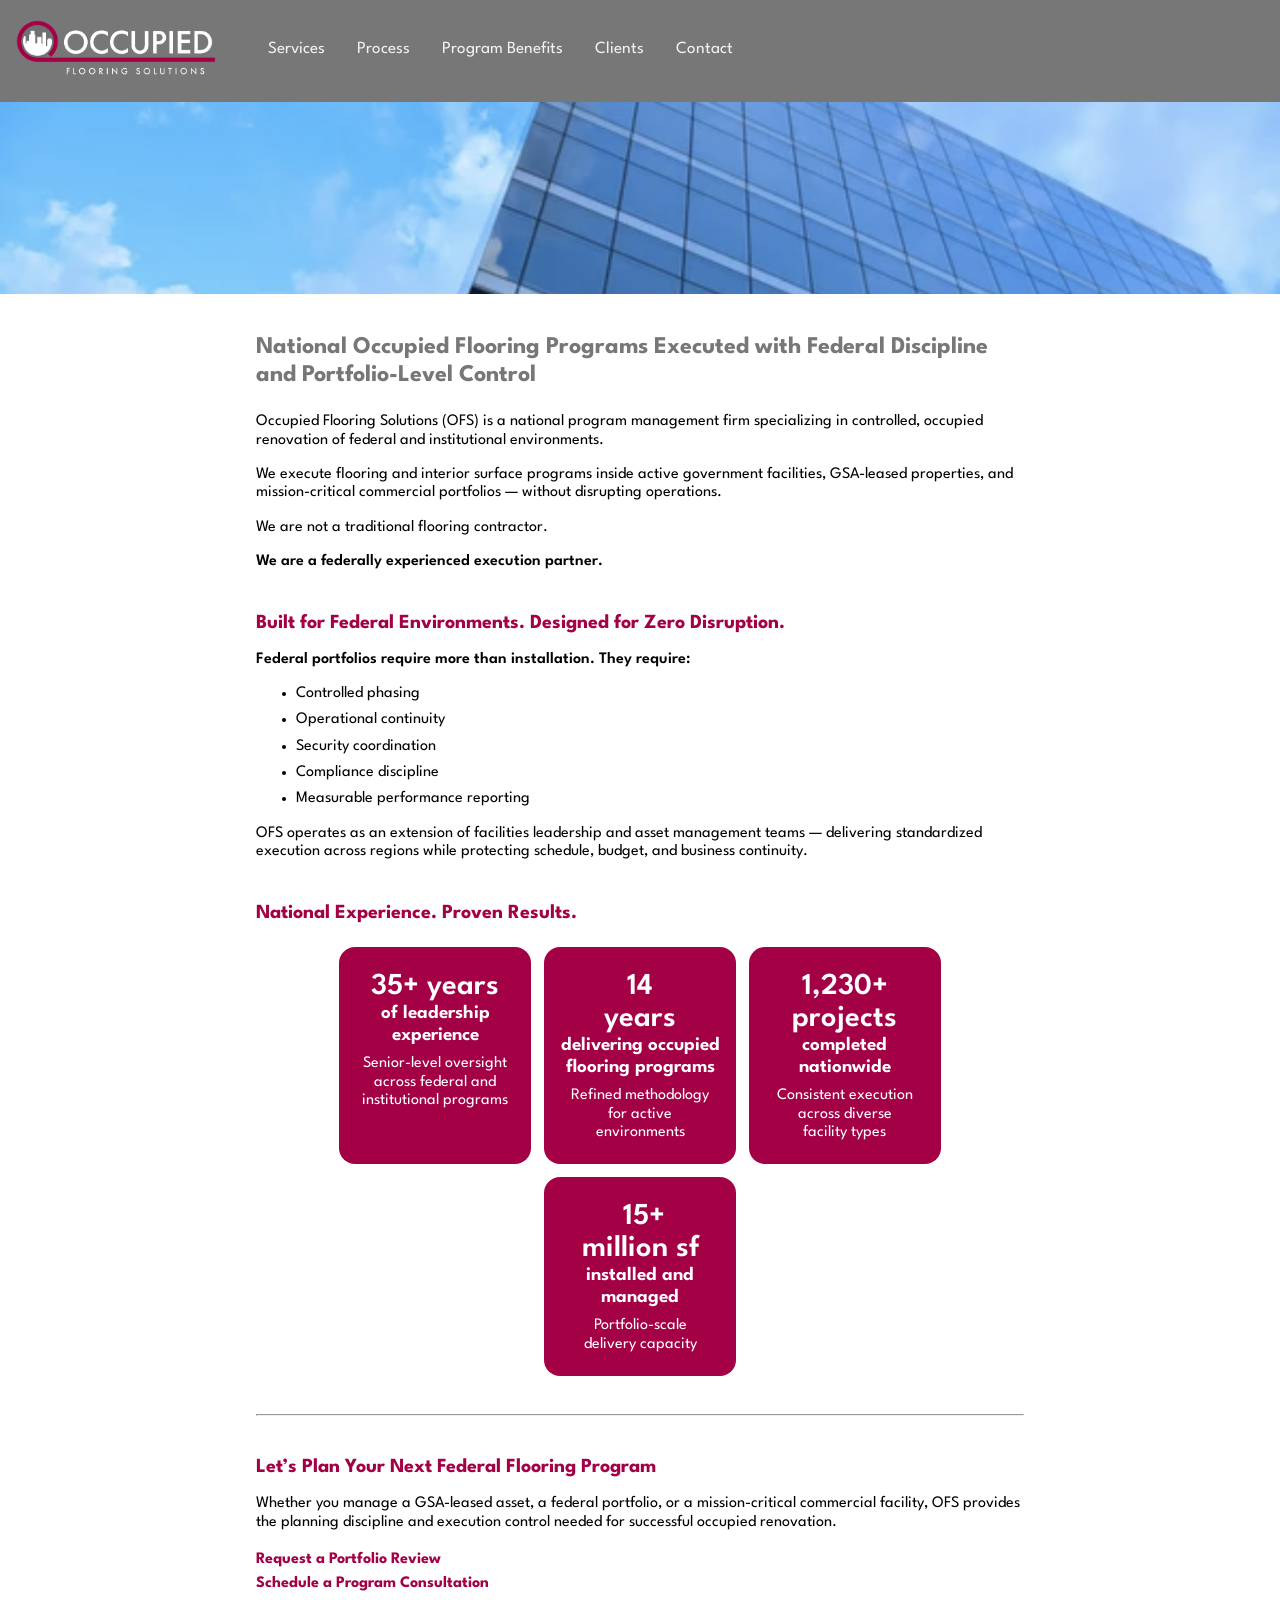
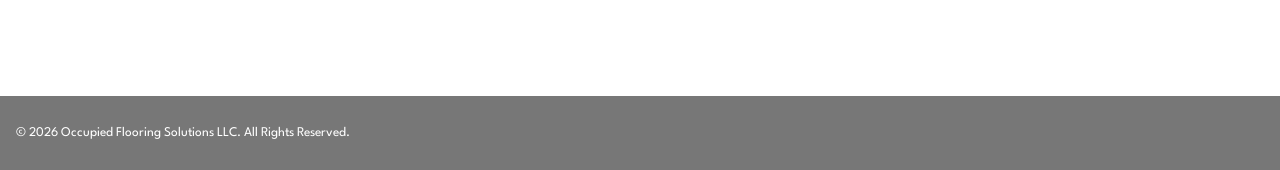
==== commit 07411f82: "Updated web text" ====
--- a/index.html
+++ b/index.html
@@ -43,7 +43,7 @@
     <main>
         <h3>National Occupied Flooring Programs
         Executed with&nbsp;Federal Discipline and Portfolio-Level Control</h3>
-        <p>Occupied Flooring Solutions (OFS) is a national project management firm specializing in controlled, occupied renovation of federal and institutional environments.</p>
+        <p>Occupied Flooring Solutions (OFS) is a national program management firm specializing in controlled, occupied renovation of federal and institutional environments.</p>
         <p>We execute flooring and interior surface programs inside active government facilities, GSA-leased properties, and mission-critical commercial portfolios — without disrupting operations.</p>
         <p>We are not a traditional flooring contractor.</p>
         <p><strong>We are a federally experienced execution partner.</strong></p>
@@ -81,8 +81,9 @@
                 <p>installed and managed</p>
                 <p>Portfolio-scale delivery capacity</p>
             </div>
-
         </section>
+        
+        <!--
         <h4>A Smarter Execution Model for Occupied Government Space</h4>
         <p><strong>Traditional renovation requires:</strong></p>
         <ul>
@@ -141,14 +142,15 @@
           <li>Controlled cost.</li>
           <li>Protected operations.</li>
         </ul>
+-->
 
         <hr>
 
         <h4>Let’s Plan Your Next Federal Flooring Program</h4>
-        <p>Whether you manage a GSA-leased asset, a federal portfolio, or a mission-critical commercial facility, OFS provides the planning discipline and execution control required for occupied renovation success.</p>
+        <p>Whether you manage a GSA-leased asset, a federal portfolio, or a mission-critical commercial facility, OFS provides the planning discipline and execution control needed for successful occupied renovation.</p>
 
         <p class="connect"><a href="" target="_blank">Request a Portfolio Review</a><br>
-        <a href="" target="_blank">Download Capability Statement</a><br>
+        <!-- <a href="" target="_blank">Download Capability Statement</a><br> -->
         <a href="" target="_blank">Schedule a Program Consultation</a></p>
 
     </main>
--- a/css/ocs.css
+++ b/css/ocs.css
@@ -50,11 +50,11 @@
   
 /* STRUCTURE */
 
-  main {padding:0 1rem 0 1rem; max-width:37.5rem; margin:0 auto 6.25rem auto;}
+  main {padding:0 1rem 0 1rem; max-width:50rem; margin:0 auto 6.25rem auto;}
 
   section {width:100%; display:flex; flex-direction:row; flex-wrap:wrap; justify-content:center; }
 
-  section div {color:white; background-color:#a30046; width:12rem; margin:0.4rem 0; padding:1.5rem 1rem 1rem 1rem; text-align:center; border-radius:1rem; text-align:center; }
+  section div {color:white; background-color:oklch(0.459 0.184 6.94); width:12rem; margin:0.4rem 0; padding:1.5rem 1rem 1rem 1rem; text-align:center; border-radius:1rem; text-align:center; }
 
   footer {background-color:#777; color:white; padding:1rem; position:relative; width:100%; bottom:0;}
 
@@ -70,9 +70,9 @@
 
 /* TYPE */
   .topnav h1 {display:none;}
-  h2 {color:#a30046; font-size:1rem;}
+  h2 {color:oklch(0.459 0.184 6.94); font-size:1rem;}
   h3 {color:#777; margin-top:2.5rem; font-size:1.5rem;}
-  h4 {color:#a30046; margin:2.5rem 0 1rem 0; font-size:1.25rem;}
+  h4 {color:oklch(0.459 0.184 6.94); margin:2.5rem 0 1rem 0; font-size:1.25rem;}
   h5 {font-size:1rem; margin:.5rem 0;}
   strong {color:black; font-weight:600;}
   footer p {font-size:smaller;}
@@ -150,9 +150,9 @@
 
   textarea {margin-bottom:1rem;}
 
-  .hilight {font-size:small; color:#a30046; margin-top:0;}
+  .hilight {font-size:small; color:oklch(0.459 0.184 6.94); margin-top:0;}
 
-  button[type=submit] {background-color:#a30046; color:white;}
+  button[type=submit] {background-color:oklch(0.459 0.184 6.94); color:white;}
 
   button[type=submit]:hover, button[type=submit]:focus, button[type=submit]:active {background-color:#333; color:white;}
 
@@ -161,5 +161,16 @@
   /* LINKS */
 
 p.connect {line-height:1.5;}
-.connect a:link, .connect a:visited {font-weight:700; text-decoration:none; color:maroon;}
-.connect a:hover, .connect a:focus, .connect a:active {color:dodgerblue;}+.connect a:link, .connect a:visited {font-weight:700; text-decoration:none; color:oklch(0.459 0.184 6.94);}
+.connect a:hover, .connect a:focus, .connect a:active {color:oklch(0.5237 0.184 253.59);}
+
+/* PROCESS PAGE */
+.process h4 {color:white; margin-top:0; margin-bottom:1rem;}
+.process h5 {padding-bottom:1rem;}
+.process h6 {font-size:1.25rem; margin:1rem 0 0 0;}
+.process div p {font-size:.5rem;}
+.process div {width:100%; padding:2rem;}
+.process div p {font-size:1rem;}
+.process ul {text-align:left; padding-left:3rem;}
+
+.phase {background-color:#ddd; color:black; margin:1rem 0; padding:.8rem 1rem 1rem 1rem; width:100%;}
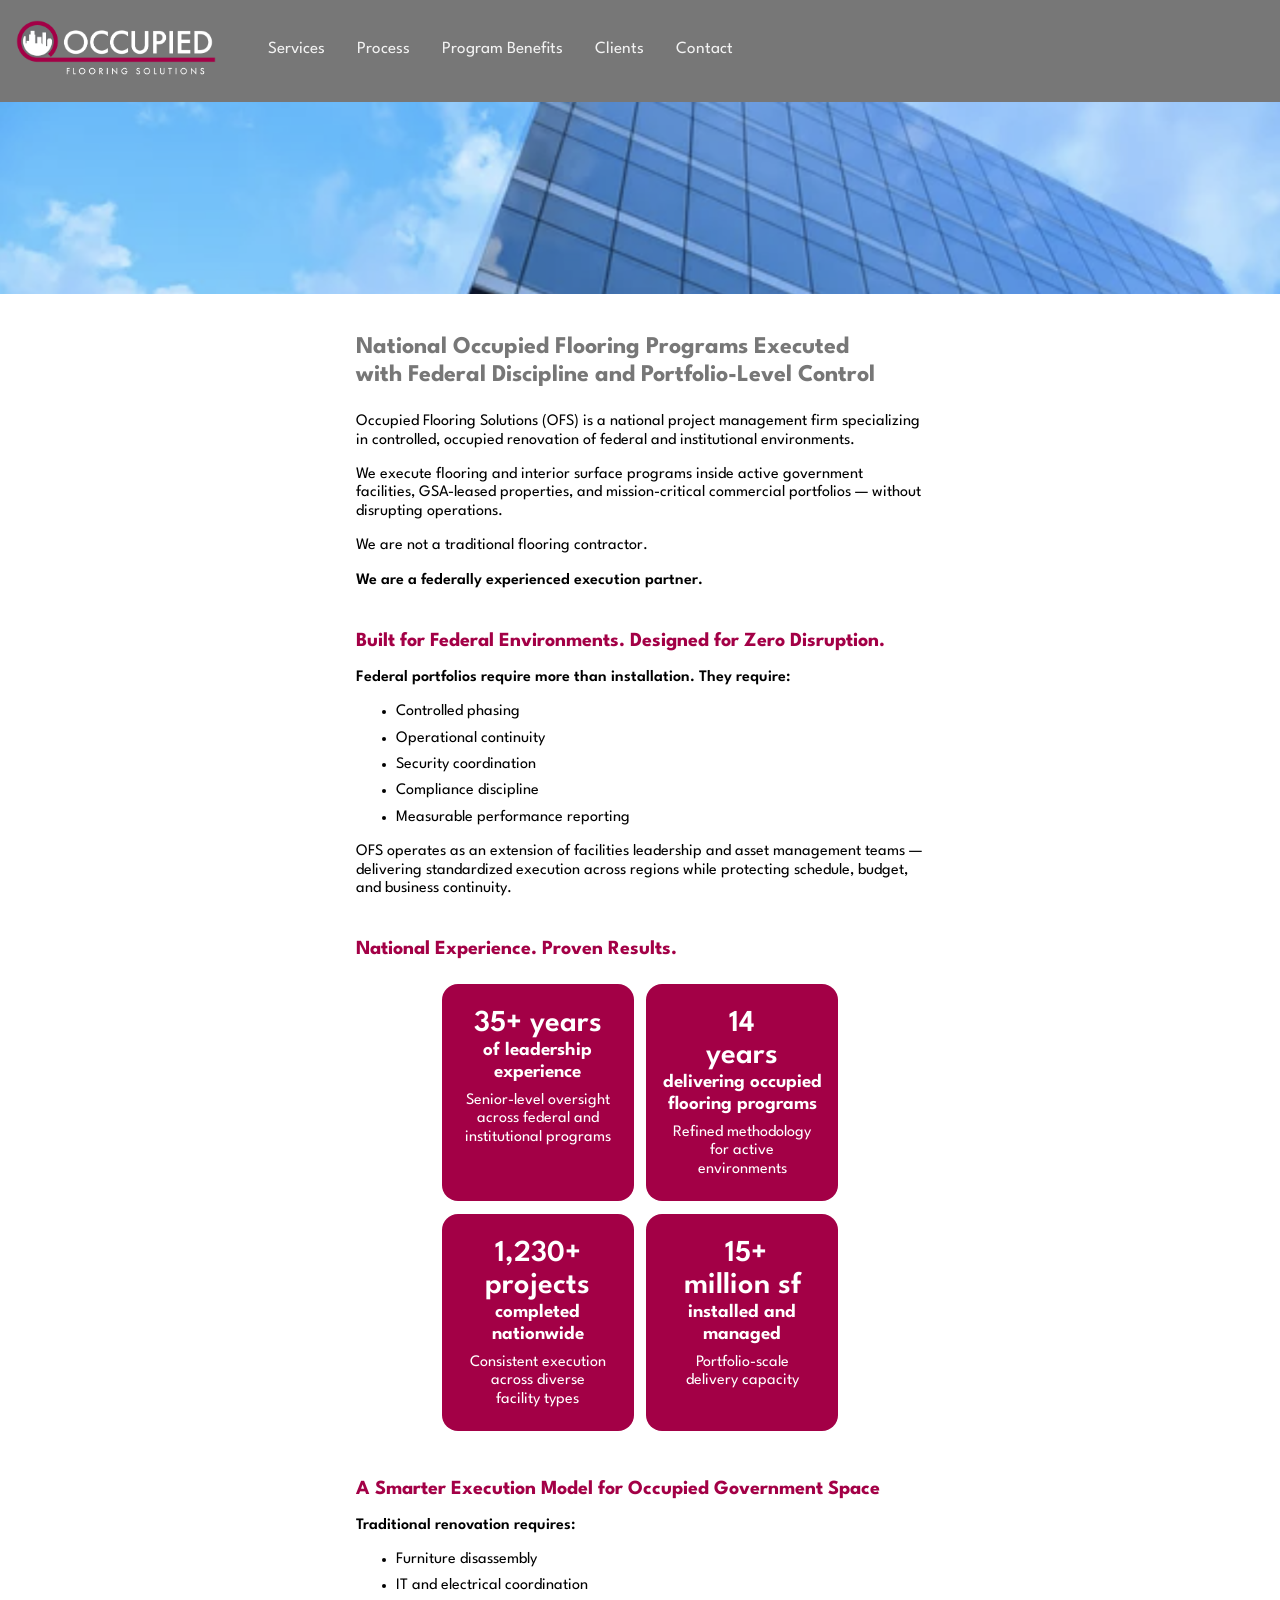
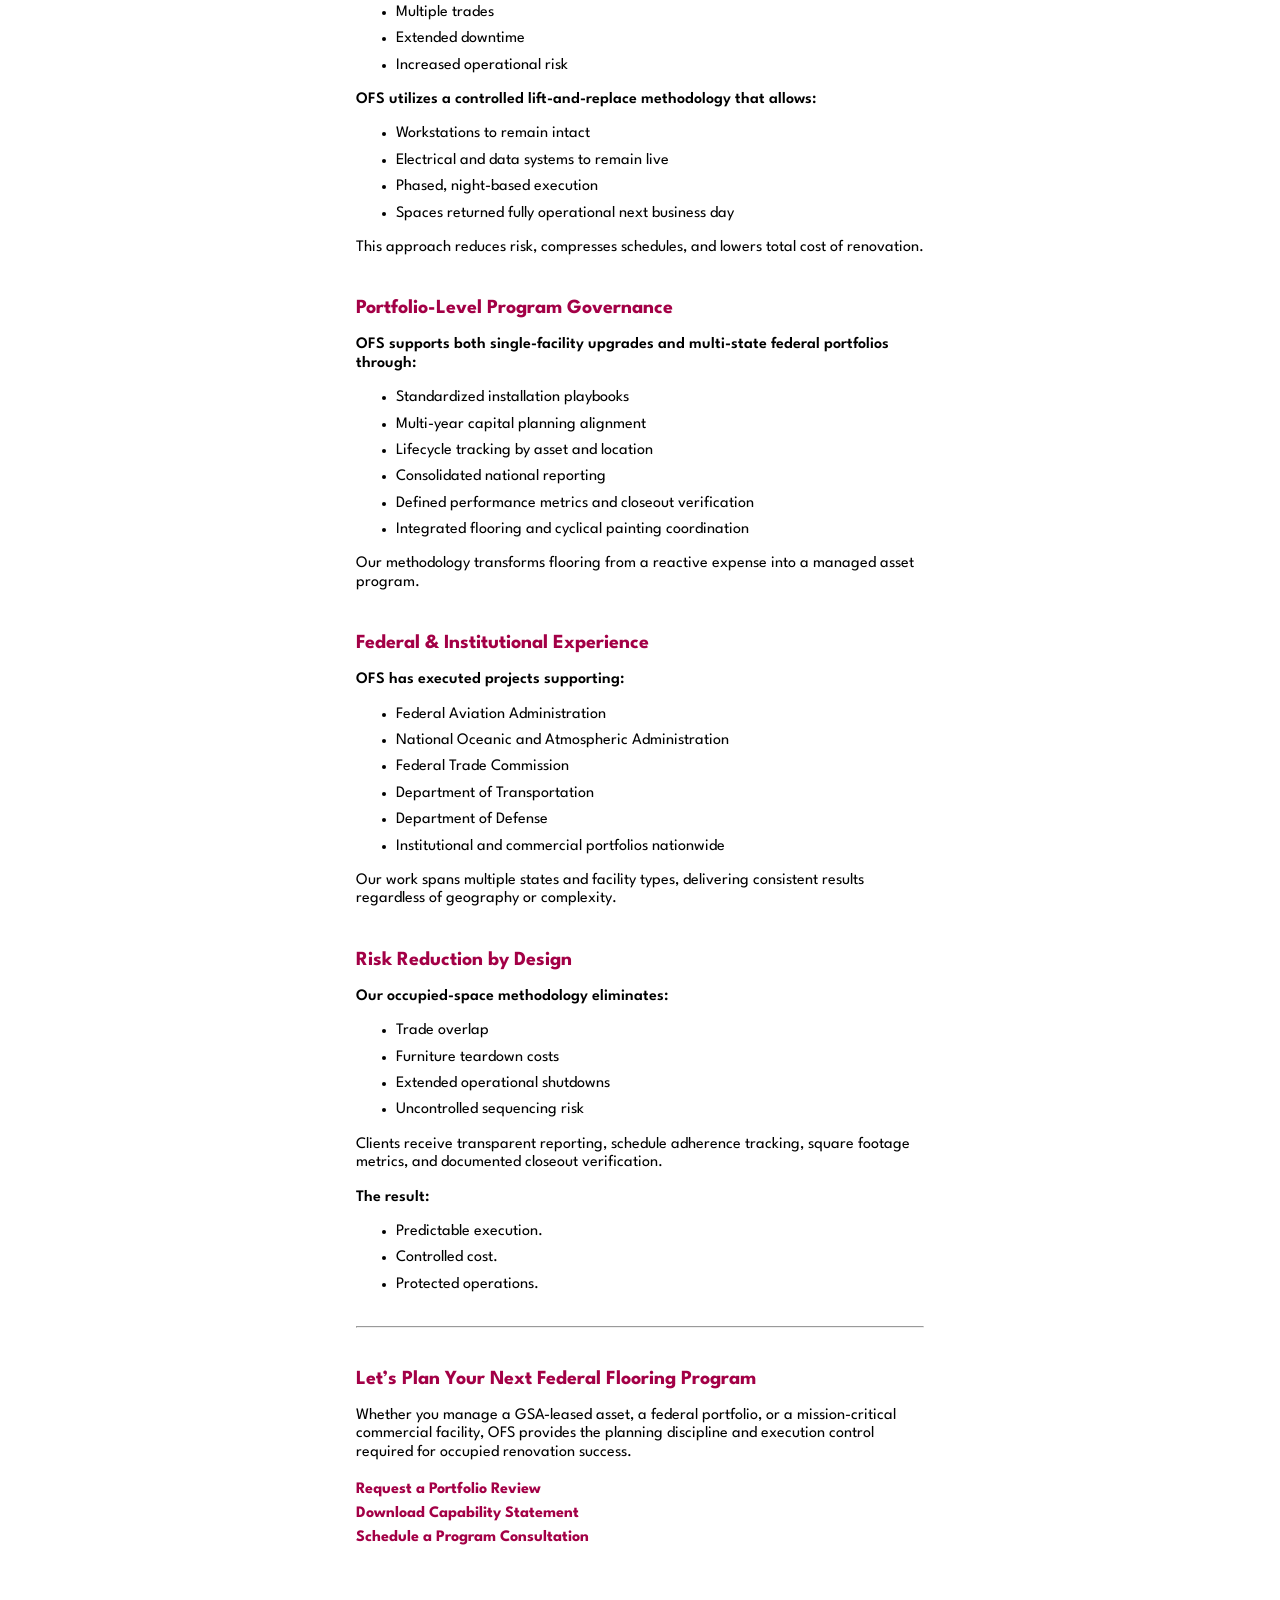
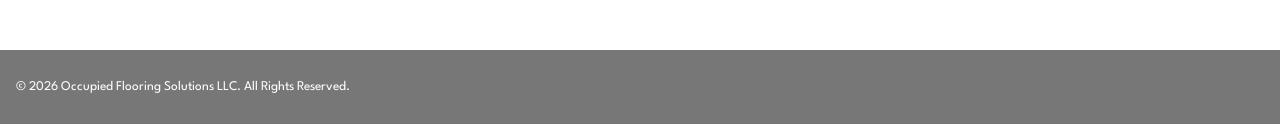
==== commit 54938591: "php contact home page" ====
--- a/index.html
+++ b/index.html
@@ -28,7 +28,7 @@
         <a href="process.html">Process</a>
         <a href="progbenefit.html">Program Benefits</a>
         <a href="clients.html">Clients</a>
-        <a href="contact.html">Contact</a>
+        <a href="contact.php">Contact</a>
     </div><!-- end myLinks -->
     <!-- ITEM 3 -->
     <a href="javascript:void(0);" class="icon" onclick="myFunction()" aria-label="click for navigation dropdown">
@@ -43,7 +43,7 @@
     <main>
         <h3>National Occupied Flooring Programs
         Executed with&nbsp;Federal Discipline and Portfolio-Level Control</h3>
-        <p>Occupied Flooring Solutions (OFS) is a national program management firm specializing in controlled, occupied renovation of federal and institutional environments.</p>
+        <p>Occupied Flooring Solutions (OFS) is a national project management firm specializing in controlled, occupied renovation of federal and institutional environments.</p>
         <p>We execute flooring and interior surface programs inside active government facilities, GSA-leased properties, and mission-critical commercial portfolios — without disrupting operations.</p>
         <p>We are not a traditional flooring contractor.</p>
         <p><strong>We are a federally experienced execution partner.</strong></p>
@@ -81,9 +81,8 @@
                 <p>installed and managed</p>
                 <p>Portfolio-scale delivery capacity</p>
             </div>
+
         </section>
-        
-        <!--
         <h4>A Smarter Execution Model for Occupied Government Space</h4>
         <p><strong>Traditional renovation requires:</strong></p>
         <ul>
@@ -142,15 +141,14 @@
           <li>Controlled cost.</li>
           <li>Protected operations.</li>
         </ul>
--->
 
         <hr>
 
         <h4>Let’s Plan Your Next Federal Flooring Program</h4>
-        <p>Whether you manage a GSA-leased asset, a federal portfolio, or a mission-critical commercial facility, OFS provides the planning discipline and execution control needed for successful occupied renovation.</p>
+        <p>Whether you manage a GSA-leased asset, a federal portfolio, or a mission-critical commercial facility, OFS provides the planning discipline and execution control required for occupied renovation success.</p>
 
         <p class="connect"><a href="" target="_blank">Request a Portfolio Review</a><br>
-        <!-- <a href="" target="_blank">Download Capability Statement</a><br> -->
+        <a href="" target="_blank">Download Capability Statement</a><br>
         <a href="" target="_blank">Schedule a Program Consultation</a></p>
 
     </main>
--- a/css/ocs.css
+++ b/css/ocs.css
@@ -1,13 +1,13 @@
-    {outline:1px solid red;}
+{outline:1px solid red;}
 
-      /* BOX SIZING */
-  html {box-sizing:border-box; font-size:14px}
-  *, *:before, *:after {box-sizing:inherit}
+/* BOX SIZING */
+html {box-sizing:border-box; font-size:14px}
+*, *:before, *:after {box-sizing:inherit}
 
-  body {
-  margin: 0; padding:0;
-  font-family: "League Spartan", Arial, Helvetica, sans-serif;
-  }
+body {
+margin: 0; padding:0;
+font-family: "League Spartan", Arial, Helvetica, sans-serif;
+}
 
 
 /* NAV */
@@ -15,7 +15,6 @@
   .topnav {
     overflow: hidden;
     background-color: #777;
-
   }
 
   .topnav a {
@@ -23,10 +22,10 @@
     display: block;
     color: #f2f2f2;
     text-align: center;
-    padding: 14px 16px;
+    padding: .875rem 1rem;
     text-decoration: none;
-    font-size: 17px;
-    height:102px;
+    font-size: 1.0625rem;
+    height:6.375rem;
     background-color:transparent;
   }
 
@@ -46,11 +45,11 @@
 
   .headImage {background-image:url(images/cubicles.png);}
   .icon {}
-  .fa {padding-top:25px;}
+  .fa {padding-top:1.5625rem;}
   
 /* STRUCTURE */
 
-  main {padding:0 1rem 0 1rem; max-width:50rem; margin:0 auto 6.25rem auto;}
+  main {padding:0 1rem 0 1rem; max-width:37.5rem; margin:0 auto 6.25rem auto;}
 
   section {width:100%; display:flex; flex-direction:row; flex-wrap:wrap; justify-content:center; }
 
@@ -60,9 +59,9 @@
 
 /* NAV TEST */
 
-  #myLinks a:first-child {margin-right:20px;}
-  #myLinks a {padding-top:20px; padding-bottom:20px; }
-  #myLinks a:not(:first-child) {padding-top:40px;}
+  #myLinks a:first-child {margin-right:1.25rem;}
+  #myLinks a {padding-top:1.25rem; padding-bottom:1.25rem; }
+  #myLinks a:not(:first-child) {padding-top:2.5rem;}
 
 /* .topnav a {display:flex; flex-direction:column;justify-items:center;}*/
 
@@ -107,13 +106,13 @@
     .topnav a.icon {
       float: right;
       display: block;
-      height:102px;
+      height:6.375rem;
     }
     /* Controls dropdown links */
     #myLinks a:not(:first-child) {
-      padding-top:10px;
-      padding-bottom:10px;
-      height:40px;
+      padding-top:.625rem;
+      padding-bottom:.625rem;
+      height:2.5rem;
       color:white;
       background-color:black;
     }
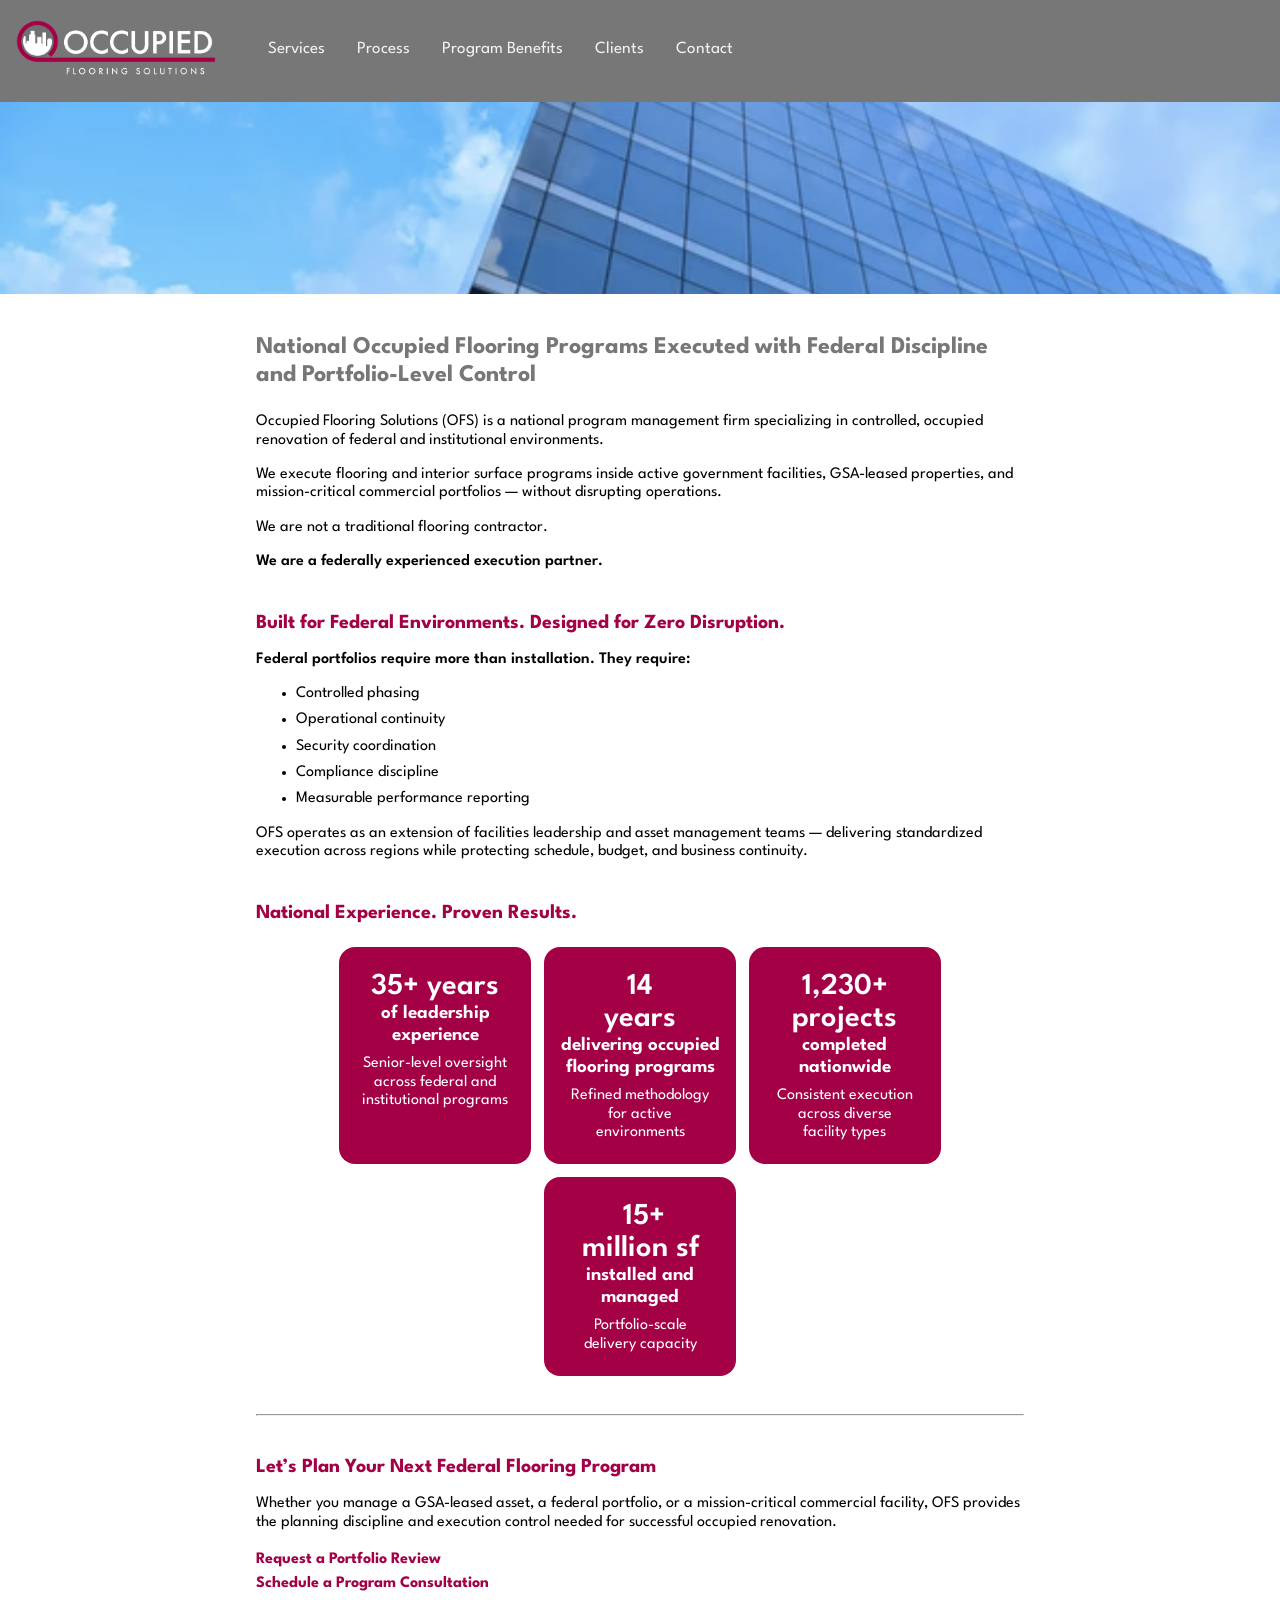
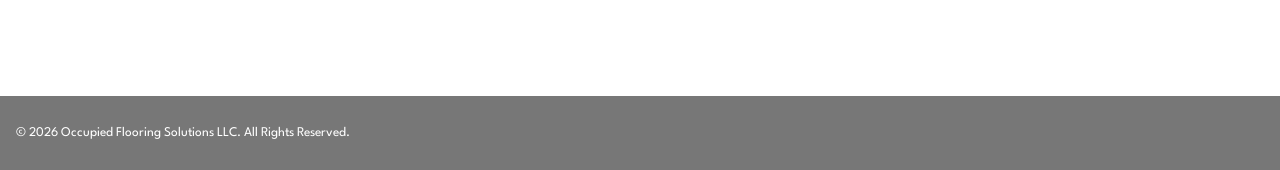
==== commit 7a4a131e: "Merge branch 'main' of https://github.com/deanenettles/OccupiedFlooring3 into main" ====
--- a/index.html
+++ b/index.html
@@ -43,7 +43,7 @@
     <main>
         <h3>National Occupied Flooring Programs
         Executed with&nbsp;Federal Discipline and Portfolio-Level Control</h3>
-        <p>Occupied Flooring Solutions (OFS) is a national project management firm specializing in controlled, occupied renovation of federal and institutional environments.</p>
+        <p>Occupied Flooring Solutions (OFS) is a national program management firm specializing in controlled, occupied renovation of federal and institutional environments.</p>
         <p>We execute flooring and interior surface programs inside active government facilities, GSA-leased properties, and mission-critical commercial portfolios — without disrupting operations.</p>
         <p>We are not a traditional flooring contractor.</p>
         <p><strong>We are a federally experienced execution partner.</strong></p>
@@ -81,8 +81,9 @@
                 <p>installed and managed</p>
                 <p>Portfolio-scale delivery capacity</p>
             </div>
-
         </section>
+        
+        <!--
         <h4>A Smarter Execution Model for Occupied Government Space</h4>
         <p><strong>Traditional renovation requires:</strong></p>
         <ul>
@@ -141,14 +142,15 @@
           <li>Controlled cost.</li>
           <li>Protected operations.</li>
         </ul>
+-->
 
         <hr>
 
         <h4>Let’s Plan Your Next Federal Flooring Program</h4>
-        <p>Whether you manage a GSA-leased asset, a federal portfolio, or a mission-critical commercial facility, OFS provides the planning discipline and execution control required for occupied renovation success.</p>
+        <p>Whether you manage a GSA-leased asset, a federal portfolio, or a mission-critical commercial facility, OFS provides the planning discipline and execution control needed for successful occupied renovation.</p>
 
         <p class="connect"><a href="" target="_blank">Request a Portfolio Review</a><br>
-        <a href="" target="_blank">Download Capability Statement</a><br>
+        <!-- <a href="" target="_blank">Download Capability Statement</a><br> -->
         <a href="" target="_blank">Schedule a Program Consultation</a></p>
 
     </main>
--- a/css/ocs.css
+++ b/css/ocs.css
@@ -49,7 +49,7 @@
   
 /* STRUCTURE */
 
-  main {padding:0 1rem 0 1rem; max-width:37.5rem; margin:0 auto 6.25rem auto;}
+  main {padding:0 1rem 0 1rem; max-width:50rem; margin:0 auto 6.25rem auto;}
 
   section {width:100%; display:flex; flex-direction:row; flex-wrap:wrap; justify-content:center; }
 
